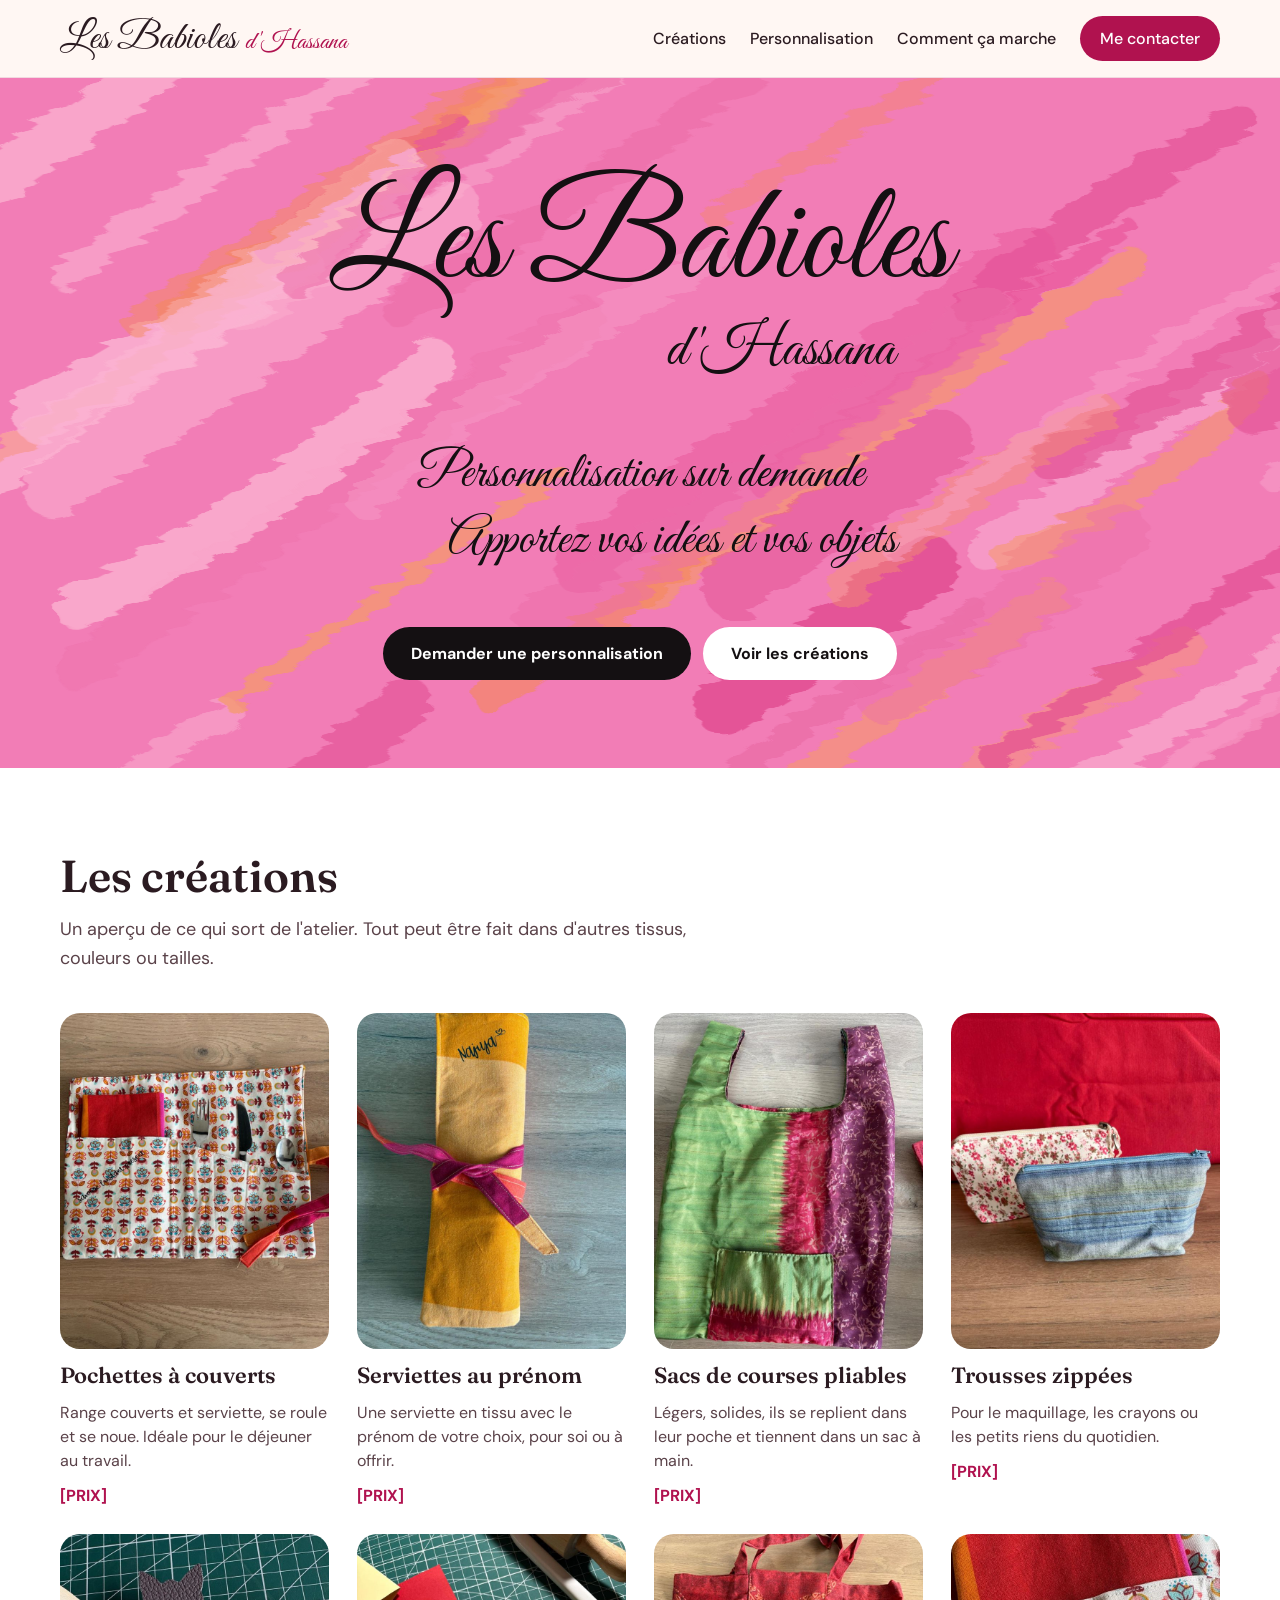
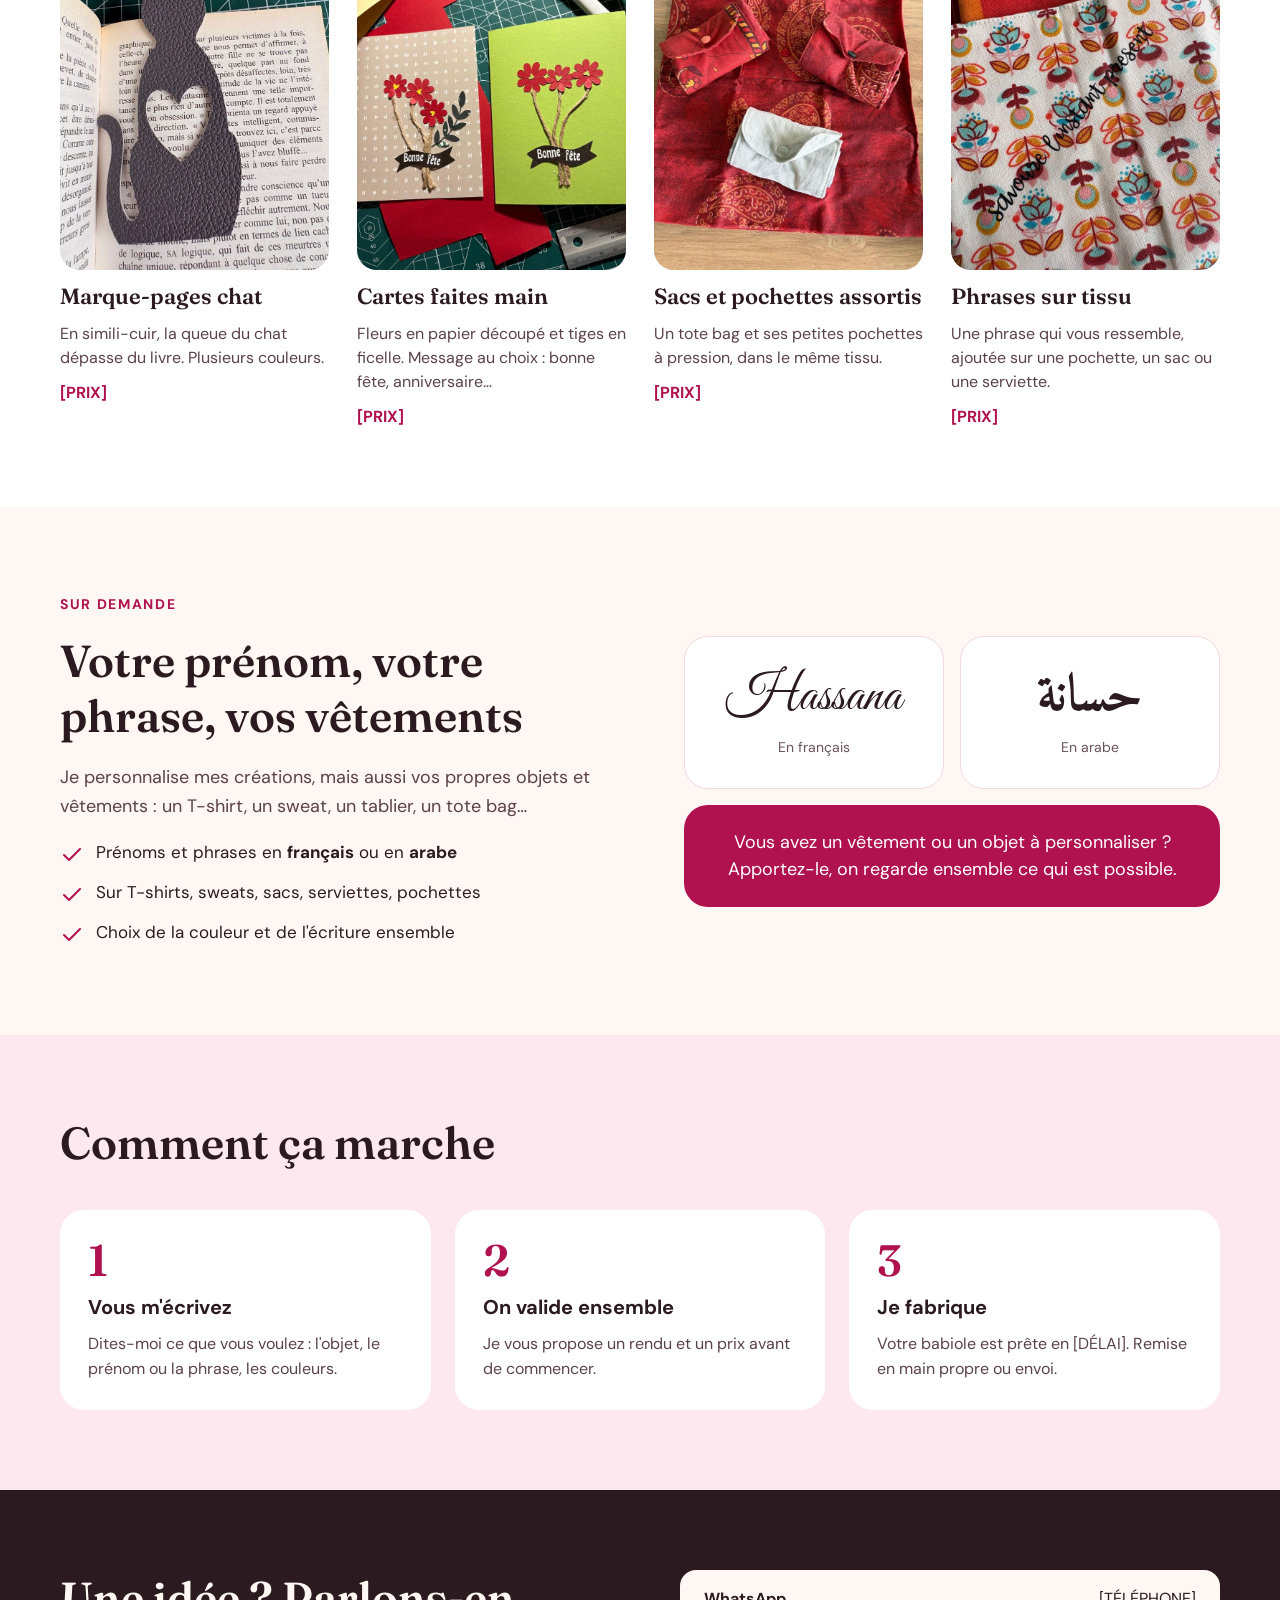
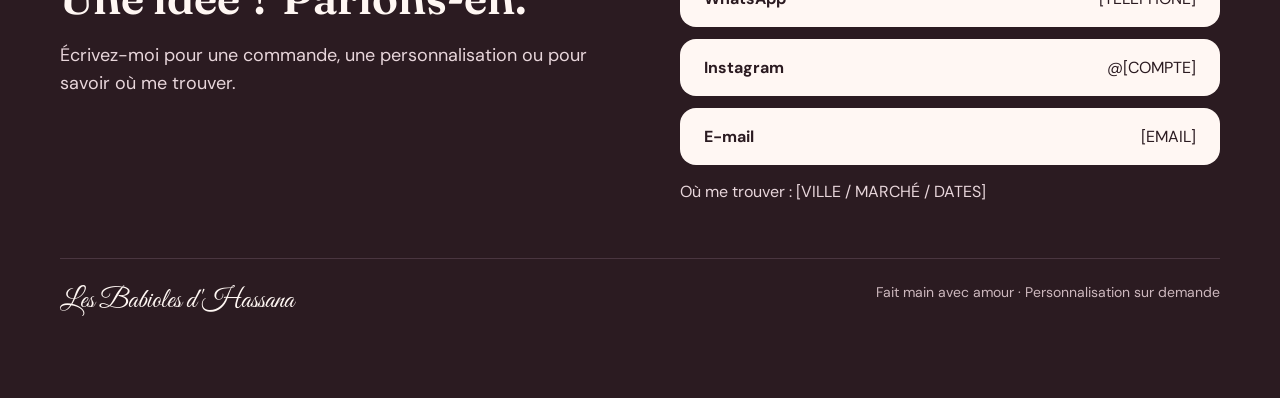
==== index.html @ fbbc49f6 "Add files via upload" ====
<!doctype html>
<html lang="fr">
<head>
<meta charset="utf-8">
<meta name="viewport" content="width=device-width, initial-scale=1">
<title>Les Babioles d'Hassana – créations faites main et personnalisation</title>
<meta name="description" content="Pochettes, sacs, trousses, marque-pages, cartes et vêtements personnalisés à la main. Prénoms en français ou en arabe. Personnalisation sur demande.">
<link rel="preconnect" href="https://fonts.googleapis.com">
<link href="https://fonts.googleapis.com/css2?family=Great+Vibes&amp;family=Fraunces:opsz,wght@9..144,500;9..144,600&amp;family=DM+Sans:wght@400;500;700&amp;family=Amiri:wght@700&amp;display=swap" rel="stylesheet">
<style>
body{margin:0;background:#FFF7F3}
a{color:#B0124F}a:hover{color:#7E0C38}
</style>
<style>html{scroll-behavior:smooth}header{position:sticky;top:0;z-index:10}</style>
</head>
<body>
<div style="font-family: 'DM Sans', system-ui, sans-serif; color: #2B1B21; background: #FFF7F3; min-height: 100vh">

<header style="background: #FFF7F3; border-bottom: 1px solid #F1D9DF">
<div style="max-width: 1160px; margin: 0 auto; padding: 16px 24px; display: flex; flex-wrap: wrap; align-items: center; justify-content: space-between; gap: 12px 32px">
<a href="#accueil" style="text-decoration: none; color: #2B1B21; display: flex; align-items: baseline; gap: 8px">
<span style="font-family: 'Great Vibes', cursive; font-size: 40px; line-height: 1">Les Babioles</span>
<span style="font-family: 'Great Vibes', cursive; font-size: 26px; color: #B0124F">d'Hassana</span>
</a>
<nav aria-label="Navigation principale" style="display: flex; flex-wrap: wrap; gap: 4px 24px; font-size: 16px; font-weight: 500">
<a href="#creations" style="color: #2B1B21; text-decoration: none; padding: 12px 0">Créations</a>
<a href="#personnalisation" style="color: #2B1B21; text-decoration: none; padding: 12px 0">Personnalisation</a>
<a href="#comment" style="color: #2B1B21; text-decoration: none; padding: 12px 0">Comment ça marche</a>
<a href="#contact" style="color: #FFFFFF; background: #B0124F; text-decoration: none; padding: 12px 20px; border-radius: 999px">Me contacter</a>
</nav>
</div>
</header>

<section id="accueil" style="position: relative; overflow: hidden; background: #F27DB6">
<svg aria-hidden="true" viewBox="0 0 1440 760" preserveAspectRatio="xMidYMid slice" style="position: absolute; inset: 0; width: 100%; height: 100%; display: block"><defs><filter id="brosse" x="-10%" y="-10%" width="120%" height="120%"><feTurbulence type="fractalNoise" baseFrequency="0.012 0.09" numOctaves="2" seed="4"></feTurbulence><feDisplacementMap in="SourceGraphic" scale="22"></feDisplacementMap></filter></defs><rect width="1440" height="760" fill="#F27DB6"></rect><g filter="url(#brosse)"><path d="M283 271 Q512 141 728 -39" stroke="#FBB4D2" stroke-width="22" stroke-linecap="round" fill="none" opacity="0.40"></path><path d="M86 219 Q292 71 446 -31" stroke="#FBB4D2" stroke-width="31" stroke-linecap="round" fill="none" opacity="0.56"></path><path d="M102 652 Q357 463 657 266" stroke="#EC6FA9" stroke-width="48" stroke-linecap="round" fill="none" opacity="0.37"></path><path d="M-60 485 Q116 350 344 204" stroke="#FBB4D2" stroke-width="48" stroke-linecap="round" fill="none" opacity="0.76"></path><path d="M850 448 Q1053 308 1257 165" stroke="#E8559A" stroke-width="21" stroke-linecap="round" fill="none" opacity="0.66"></path><path d="M1099 522 Q1388 317 1645 143" stroke="#F7A3CB" stroke-width="37" stroke-linecap="round" fill="none" opacity="0.75"></path><path d="M734 570 Q964 387 1262 203" stroke="#F59A6B" stroke-width="34" stroke-linecap="round" fill="none" opacity="0.65"></path><path d="M-3 424 Q276 250 546 42" stroke="#F4895E" stroke-width="24" stroke-linecap="round" fill="none" opacity="0.39"></path><path d="M1173 422 Q1367 333 1507 190" stroke="#E14C91" stroke-width="44" stroke-linecap="round" fill="none" opacity="0.58"></path><path d="M553 681 Q682 599 781 523" stroke="#F4895E" stroke-width="33" stroke-linecap="round" fill="none" opacity="0.64"></path><path d="M990 860 Q1126 717 1323 628" stroke="#F59A6B" stroke-width="40" stroke-linecap="round" fill="none" opacity="0.43"></path><path d="M1083 253 Q1204 145 1379 47" stroke="#E14C91" stroke-width="38" stroke-linecap="round" fill="none" opacity="0.60"></path><path d="M200 260 Q371 156 564 7" stroke="#F4895E" stroke-width="28" stroke-linecap="round" fill="none" opacity="0.56"></path><path d="M1424 271 Q1585 158 1694 83" stroke="#F7A3CB" stroke-width="30" stroke-linecap="round" fill="none" opacity="0.36"></path><path d="M207 267 Q424 128 610 -13" stroke="#F59A6B" stroke-width="30" stroke-linecap="round" fill="none" opacity="0.83"></path><path d="M812 691 Q939 616 1037 535" stroke="#E14C91" stroke-width="65" stroke-linecap="round" fill="none" opacity="0.83"></path><path d="M417 465 Q585 312 799 199" stroke="#F7A3CB" stroke-width="39" stroke-linecap="round" fill="none" opacity="0.38"></path><path d="M312 192 Q424 95 517 50" stroke="#E8559A" stroke-width="26" stroke-linecap="round" fill="none" opacity="0.82"></path><path d="M74 451 Q264 319 513 146" stroke="#FBB4D2" stroke-width="68" stroke-linecap="round" fill="none" opacity="0.53"></path><path d="M1488 523 Q1699 388 1871 256" stroke="#E8559A" stroke-width="22" stroke-linecap="round" fill="none" opacity="0.72"></path><path d="M946 563 Q1090 437 1226 368" stroke="#F59A6B" stroke-width="41" stroke-linecap="round" fill="none" opacity="0.42"></path><path d="M651 933 Q945 742 1174 569" stroke="#F59A6B" stroke-width="33" stroke-linecap="round" fill="none" opacity="0.61"></path><path d="M101 583 Q335 469 492 312" stroke="#FBB4D2" stroke-width="51" stroke-linecap="round" fill="none" opacity="0.76"></path><path d="M1151 805 Q1408 668 1629 472" stroke="#FBB4D2" stroke-width="30" stroke-linecap="round" fill="none" opacity="0.60"></path><path d="M1122 528 Q1295 461 1399 336" stroke="#F59A6B" stroke-width="30" stroke-linecap="round" fill="none" opacity="0.57"></path><path d="M1419 442 Q1561 371 1705 243" stroke="#F7A3CB" stroke-width="30" stroke-linecap="round" fill="none" opacity="0.52"></path><path d="M798 152 Q1082 -12 1339 -224" stroke="#F4895E" stroke-width="22" stroke-linecap="round" fill="none" opacity="0.39"></path><path d="M1108 750 Q1266 644 1490 485" stroke="#E14C91" stroke-width="27" stroke-linecap="round" fill="none" opacity="0.67"></path><path d="M999 521 Q1209 333 1479 187" stroke="#F7A3CB" stroke-width="22" stroke-linecap="round" fill="none" opacity="0.44"></path><path d="M1329 795 Q1446 708 1588 615" stroke="#EC6FA9" stroke-width="61" stroke-linecap="round" fill="none" opacity="0.68"></path><path d="M-64 161 Q189 -5 499 -230" stroke="#FBB4D2" stroke-width="52" stroke-linecap="round" fill="none" opacity="0.72"></path><path d="M51 849 Q165 760 266 699" stroke="#FBB4D2" stroke-width="29" stroke-linecap="round" fill="none" opacity="0.47"></path><path d="M454 255 Q750 68 995 -121" stroke="#EC6FA9" stroke-width="36" stroke-linecap="round" fill="none" opacity="0.68"></path><path d="M1189 853 Q1311 746 1442 676" stroke="#FBB4D2" stroke-width="26" stroke-linecap="round" fill="none" opacity="0.36"></path><path d="M-293 789 Q-194 707 -24 603" stroke="#F4895E" stroke-width="26" stroke-linecap="round" fill="none" opacity="0.41"></path><path d="M655 536 Q883 381 1147 194" stroke="#E8559A" stroke-width="64" stroke-linecap="round" fill="none" opacity="0.47"></path><path d="M614 599 Q894 437 1099 262" stroke="#EC6FA9" stroke-width="65" stroke-linecap="round" fill="none" opacity="0.51"></path><path d="M59 372 Q271 258 451 99" stroke="#FBB4D2" stroke-width="60" stroke-linecap="round" fill="none" opacity="0.82"></path><path d="M1396 358 Q1595 208 1807 72" stroke="#E14C91" stroke-width="67" stroke-linecap="round" fill="none" opacity="0.57"></path><path d="M269 687 Q482 540 632 435" stroke="#F59A6B" stroke-width="17" stroke-linecap="round" fill="none" opacity="0.74"></path><path d="M989 678 Q1154 583 1247 499" stroke="#EC6FA9" stroke-width="64" stroke-linecap="round" fill="none" opacity="0.46"></path><path d="M577 942 Q825 759 1089 586" stroke="#EC6FA9" stroke-width="26" stroke-linecap="round" fill="none" opacity="0.85"></path><path d="M342 224 Q473 95 682 -13" stroke="#EC6FA9" stroke-width="36" stroke-linecap="round" fill="none" opacity="0.57"></path><path d="M823 560 Q968 455 1052 401" stroke="#E14C91" stroke-width="69" stroke-linecap="round" fill="none" opacity="0.46"></path><path d="M189 875 Q358 799 461 686" stroke="#E14C91" stroke-width="57" stroke-linecap="round" fill="none" opacity="0.56"></path><path d="M165 269 Q420 98 710 -109" stroke="#F4895E" stroke-width="29" stroke-linecap="round" fill="none" opacity="0.51"></path></g></svg>
<div style="position: relative; max-width: 1000px; margin: 0 auto; padding: 96px 24px 88px; display: flex; flex-direction: column; align-items: center; gap: 8px; text-align: center; color: #141012">
<h1 style="margin: 0; font-family: 'Great Vibes', cursive; font-weight: 400; font-size: clamp(4rem, 11vw, 9rem); line-height: 1">Les Babioles</h1>
<p style="margin: 0 0 0 clamp(4rem, 22vw, 18rem); font-family: 'Great Vibes', cursive; font-size: clamp(2.2rem, 4.5vw, 3.6rem); line-height: 1">d'Hassana</p>
<div style="margin-top: 56px; display: flex; flex-direction: column; gap: 4px; font-family: 'Great Vibes', cursive; font-size: clamp(2rem, 4vw, 3.2rem); line-height: 1.2">
<p style="margin: 0">Personnalisation sur demande</p>
<p style="margin: 0 0 0 clamp(1rem, 6vw, 4rem)">Apportez vos idées et vos objets</p>
</div>
<div style="margin-top: 48px; display: flex; flex-wrap: wrap; justify-content: center; gap: 12px; font-family: 'DM Sans', system-ui, sans-serif">
<a href="#contact" style="text-decoration: none; background: #141012; color: #FFFFFF; font-weight: 700; padding: 16px 28px; border-radius: 999px">Demander une personnalisation</a>
<a href="#creations" style="text-decoration: none; background: #FFFFFF; color: #141012; font-weight: 700; padding: 16px 28px; border-radius: 999px">Voir les créations</a>
</div>
</div>
</section>

<section id="creations" style="background: #FFFFFF; padding: 80px 24px">
<div style="max-width: 1160px; margin: 0 auto; display: flex; flex-direction: column; gap: 40px">
<div style="display: flex; flex-direction: column; gap: 12px; max-width: 40rem">
<h2 style="margin: 0; font-family: 'Fraunces', Georgia, serif; font-weight: 600; font-size: clamp(2rem, 3.5vw, 2.8rem)">Les créations</h2>
<p style="margin: 0; font-size: 18px; line-height: 1.6; color: #5A4249">Un aperçu de ce qui sort de l'atelier. Tout peut être fait dans d'autres tissus, couleurs ou tailles.</p>
</div>
<div style="display: grid; grid-template-columns: repeat(auto-fill, minmax(250px, 1fr)); gap: 28px">

<article style="display: flex; flex-direction: column; gap: 12px">
<img src="pochette-couverts.jpg" alt="Pochette à couverts ouverte avec serviette rouge, fourchette, couteau et cuillère" style="width: 100%; aspect-ratio: 4 / 5; object-fit: cover; border-radius: 20px; display: block">
<h3 style="margin: 0; font-family: 'Fraunces', Georgia, serif; font-size: 22px; font-weight: 600">Pochettes à couverts</h3>
<p style="margin: 0; font-size: 16px; line-height: 1.5; color: #5A4249">Range couverts et serviette, se roule et se noue. Idéale pour le déjeuner au travail.</p>
<p style="margin: 0; font-weight: 700; color: #B0124F">[PRIX]</p>
</article>

<article style="display: flex; flex-direction: column; gap: 12px">
<img src="serviette-prenom.jpg" alt="Serviette roulée jaune avec le prénom Najya, nouée d'un ruban rose" style="width: 100%; aspect-ratio: 4 / 5; object-fit: cover; border-radius: 20px; display: block">
<h3 style="margin: 0; font-family: 'Fraunces', Georgia, serif; font-size: 22px; font-weight: 600">Serviettes au prénom</h3>
<p style="margin: 0; font-size: 16px; line-height: 1.5; color: #5A4249">Une serviette en tissu avec le prénom de votre choix, pour soi ou à offrir.</p>
<p style="margin: 0; font-weight: 700; color: #B0124F">[PRIX]</p>
</article>

<article style="display: flex; flex-direction: column; gap: 12px">
<img src="sac-courses.jpg" alt="Sac de courses en tissu vert, rose et violet avec une poche" style="width: 100%; aspect-ratio: 4 / 5; object-fit: cover; border-radius: 20px; display: block">
<h3 style="margin: 0; font-family: 'Fraunces', Georgia, serif; font-size: 22px; font-weight: 600">Sacs de courses pliables</h3>
<p style="margin: 0; font-size: 16px; line-height: 1.5; color: #5A4249">Légers, solides, ils se replient dans leur poche et tiennent dans un sac à main.</p>
<p style="margin: 0; font-weight: 700; color: #B0124F">[PRIX]</p>
</article>

<article style="display: flex; flex-direction: column; gap: 12px">
<img src="trousses.jpg" alt="Deux trousses zippées, une à fleurs roses et une en tissu bleu rayé" style="width: 100%; aspect-ratio: 4 / 5; object-fit: cover; border-radius: 20px; display: block">
<h3 style="margin: 0; font-family: 'Fraunces', Georgia, serif; font-size: 22px; font-weight: 600">Trousses zippées</h3>
<p style="margin: 0; font-size: 16px; line-height: 1.5; color: #5A4249">Pour le maquillage, les crayons ou les petits riens du quotidien.</p>
<p style="margin: 0; font-weight: 700; color: #B0124F">[PRIX]</p>
</article>

<article style="display: flex; flex-direction: column; gap: 12px">
<img src="marque-page-chat.jpg" alt="Marque-page en forme de chat avec un cœur découpé, posé dans un livre" style="width: 100%; aspect-ratio: 4 / 5; object-fit: cover; border-radius: 20px; display: block">
<h3 style="margin: 0; font-family: 'Fraunces', Georgia, serif; font-size: 22px; font-weight: 600">Marque-pages chat</h3>
<p style="margin: 0; font-size: 16px; line-height: 1.5; color: #5A4249">En simili-cuir, la queue du chat dépasse du livre. Plusieurs couleurs.</p>
<p style="margin: 0; font-weight: 700; color: #B0124F">[PRIX]</p>
</article>

<article style="display: flex; flex-direction: column; gap: 12px">
<img src="cartes.jpg" alt="Deux cartes Bonne fête avec fleurs rouges en papier et tiges en ficelle" style="width: 100%; aspect-ratio: 4 / 5; object-fit: cover; border-radius: 20px; display: block">
<h3 style="margin: 0; font-family: 'Fraunces', Georgia, serif; font-size: 22px; font-weight: 600">Cartes faites main</h3>
<p style="margin: 0; font-size: 16px; line-height: 1.5; color: #5A4249">Fleurs en papier découpé et tiges en ficelle. Message au choix : bonne fête, anniversaire…</p>
<p style="margin: 0; font-weight: 700; color: #B0124F">[PRIX]</p>
</article>

<article style="display: flex; flex-direction: column; gap: 12px">
<img src="sac-rouge.jpg" alt="Sac en tissu rouge à motifs avec pochettes assorties à pression" style="width: 100%; aspect-ratio: 4 / 5; object-fit: cover; border-radius: 20px; display: block">
<h3 style="margin: 0; font-family: 'Fraunces', Georgia, serif; font-size: 22px; font-weight: 600">Sacs et pochettes assortis</h3>
<p style="margin: 0; font-size: 16px; line-height: 1.5; color: #5A4249">Un tote bag et ses petites pochettes à pression, dans le même tissu.</p>
<p style="margin: 0; font-weight: 700; color: #B0124F">[PRIX]</p>
</article>

<article style="display: flex; flex-direction: column; gap: 12px">
<img src="phrase-tissu.jpg" alt="Gros plan sur un tissu à fleurs avec l'inscription savoure l'instant présent" style="width: 100%; aspect-ratio: 4 / 5; object-fit: cover; border-radius: 20px; display: block">
<h3 style="margin: 0; font-family: 'Fraunces', Georgia, serif; font-size: 22px; font-weight: 600">Phrases sur tissu</h3>
<p style="margin: 0; font-size: 16px; line-height: 1.5; color: #5A4249">Une phrase qui vous ressemble, ajoutée sur une pochette, un sac ou une serviette.</p>
<p style="margin: 0; font-weight: 700; color: #B0124F">[PRIX]</p>
</article>

</div>
</div>
</section>

<section id="personnalisation" style="padding: 88px 24px">
<div style="max-width: 1160px; margin: 0 auto; display: flex; flex-wrap: wrap; gap: 48px; align-items: center">
<div style="flex: 1 1 420px; min-width: 0; display: flex; flex-direction: column; gap: 20px">
<p style="margin: 0; font-size: 14px; font-weight: 700; letter-spacing: 0.12em; text-transform: uppercase; color: #B0124F">Sur demande</p>
<h2 style="margin: 0; font-family: 'Fraunces', Georgia, serif; font-weight: 600; font-size: clamp(2rem, 3.5vw, 2.8rem)">Votre prénom, votre phrase, vos vêtements</h2>
<p style="margin: 0; font-size: 18px; line-height: 1.6; color: #5A4249">Je personnalise mes créations, mais aussi vos propres objets et vêtements : un T-shirt, un sweat, un tablier, un tote bag…</p>
<div style="display: flex; flex-direction: column; gap: 14px; font-size: 17px">
<div style="display: flex; gap: 12px; align-items: flex-start"><svg aria-hidden="true" width="24" height="24" viewBox="0 0 24 24" fill="none" stroke="#B0124F" stroke-width="2" stroke-linecap="round" stroke-linejoin="round" style="flex: none; margin-top: 2px"><path d="M20 6 9 17l-5-5"></path></svg><span>Prénoms et phrases en <strong>français</strong> ou en <strong>arabe</strong></span></div>
<div style="display: flex; gap: 12px; align-items: flex-start"><svg aria-hidden="true" width="24" height="24" viewBox="0 0 24 24" fill="none" stroke="#B0124F" stroke-width="2" stroke-linecap="round" stroke-linejoin="round" style="flex: none; margin-top: 2px"><path d="M20 6 9 17l-5-5"></path></svg><span>Sur T-shirts, sweats, sacs, serviettes, pochettes</span></div>
<div style="display: flex; gap: 12px; align-items: flex-start"><svg aria-hidden="true" width="24" height="24" viewBox="0 0 24 24" fill="none" stroke="#B0124F" stroke-width="2" stroke-linecap="round" stroke-linejoin="round" style="flex: none; margin-top: 2px"><path d="M20 6 9 17l-5-5"></path></svg><span>Choix de la couleur et de l'écriture ensemble</span></div>
</div>
</div>
<div style="flex: 1 1 380px; min-width: 0; display: grid; grid-template-columns: repeat(2, minmax(0, 1fr)); gap: 16px">
<div style="background: #FFFFFF; border-radius: 24px; padding: 32px 20px; display: flex; flex-direction: column; align-items: center; gap: 12px; text-align: center; border: 1px solid #F1D9DF">
<span style="font-family: 'Great Vibes', cursive; font-size: 52px; line-height: 1.1; color: #2B1B21">Hassana</span>
<span style="font-size: 14px; color: #6B5259">En français</span>
</div>
<div style="background: #FFFFFF; border-radius: 24px; padding: 32px 20px; display: flex; flex-direction: column; align-items: center; gap: 12px; text-align: center; border: 1px solid #F1D9DF">
<span lang="ar" dir="rtl" style="font-family: 'Amiri', serif; font-weight: 700; font-size: 52px; line-height: 1.1; color: #2B1B21">حسانة</span>
<span style="font-size: 14px; color: #6B5259">En arabe</span>
</div>
<div style="grid-column: span 2; background: #B0124F; color: #FFFFFF; border-radius: 24px; padding: 24px; font-size: 18px; line-height: 1.5; text-align: center">Vous avez un vêtement ou un objet à personnaliser ? Apportez-le, on regarde ensemble ce qui est possible.</div>
</div>
</div>
</section>

<section id="comment" style="background: #FCE8EE; padding: 80px 24px">
<div style="max-width: 1160px; margin: 0 auto; display: flex; flex-direction: column; gap: 40px">
<h2 style="margin: 0; font-family: 'Fraunces', Georgia, serif; font-weight: 600; font-size: clamp(2rem, 3.5vw, 2.8rem)">Comment ça marche</h2>
<div style="display: grid; grid-template-columns: repeat(auto-fit, minmax(240px, 1fr)); gap: 24px">
<div style="background: #FFFFFF; border-radius: 24px; padding: 28px; display: flex; flex-direction: column; gap: 12px">
<span style="font-family: 'Fraunces', Georgia, serif; font-size: 44px; font-weight: 600; color: #B0124F; line-height: 1">1</span>
<h3 style="margin: 0; font-size: 20px">Vous m'écrivez</h3>
<p style="margin: 0; font-size: 16px; line-height: 1.55; color: #5A4249">Dites-moi ce que vous voulez : l'objet, le prénom ou la phrase, les couleurs.</p>
</div>
<div style="background: #FFFFFF; border-radius: 24px; padding: 28px; display: flex; flex-direction: column; gap: 12px">
<span style="font-family: 'Fraunces', Georgia, serif; font-size: 44px; font-weight: 600; color: #B0124F; line-height: 1">2</span>
<h3 style="margin: 0; font-size: 20px">On valide ensemble</h3>
<p style="margin: 0; font-size: 16px; line-height: 1.55; color: #5A4249">Je vous propose un rendu et un prix avant de commencer.</p>
</div>
<div style="background: #FFFFFF; border-radius: 24px; padding: 28px; display: flex; flex-direction: column; gap: 12px">
<span style="font-family: 'Fraunces', Georgia, serif; font-size: 44px; font-weight: 600; color: #B0124F; line-height: 1">3</span>
<h3 style="margin: 0; font-size: 20px">Je fabrique</h3>
<p style="margin: 0; font-size: 16px; line-height: 1.55; color: #5A4249">Votre babiole est prête en [DÉLAI]. Remise en main propre ou envoi.</p>
</div>
</div>
</div>
</section>

<section id="contact" style="background: #2B1B21; color: #FFF7F3; padding: 80px 24px">
<div style="max-width: 1160px; margin: 0 auto; display: flex; flex-wrap: wrap; gap: 40px; justify-content: space-between; align-items: flex-start">
<div style="flex: 1 1 380px; min-width: 0; display: flex; flex-direction: column; gap: 16px">
<h2 style="margin: 0; font-family: 'Fraunces', Georgia, serif; font-weight: 600; font-size: clamp(2rem, 3.5vw, 2.8rem)">Une idée ? Parlons-en.</h2>
<p style="margin: 0; font-size: 18px; line-height: 1.6; color: #E8D6DB">Écrivez-moi pour une commande, une personnalisation ou pour savoir où me trouver.</p>
</div>
<div style="flex: 1 1 340px; min-width: 0; display: flex; flex-direction: column; gap: 12px">
<a href="https://wa.me/[NUMERO]" style="text-decoration: none; background: #FFF7F3; color: #2B1B21; font-weight: 700; padding: 18px 24px; border-radius: 16px; display: flex; justify-content: space-between; align-items: center">WhatsApp<span style="font-weight: 400">[TÉLÉPHONE]</span></a>
<a href="https://instagram.com/[COMPTE]" style="text-decoration: none; background: #FFF7F3; color: #2B1B21; font-weight: 700; padding: 18px 24px; border-radius: 16px; display: flex; justify-content: space-between; align-items: center">Instagram<span style="font-weight: 400">@[COMPTE]</span></a>
<a href="mailto:[EMAIL]" style="text-decoration: none; background: #FFF7F3; color: #2B1B21; font-weight: 700; padding: 18px 24px; border-radius: 16px; display: flex; justify-content: space-between; align-items: center">E-mail<span style="font-weight: 400">[EMAIL]</span></a>
<p style="margin: 4px 0 0; font-size: 16px; color: #E8D6DB">Où me trouver : [VILLE / MARCHÉ / DATES]</p>
</div>
</div>
<div style="max-width: 1160px; margin: 56px auto 0; padding-top: 24px; border-top: 1px solid #4A3640; display: flex; flex-wrap: wrap; justify-content: space-between; gap: 12px; font-size: 14px; color: #CDB8BE">
<span style="font-family: 'Great Vibes', cursive; font-size: 28px; color: #FFF7F3">Les Babioles d'Hassana</span>
<span>Fait main avec amour · Personnalisation sur demande</span>
</div>
</section>

</div>
</body>
</html>
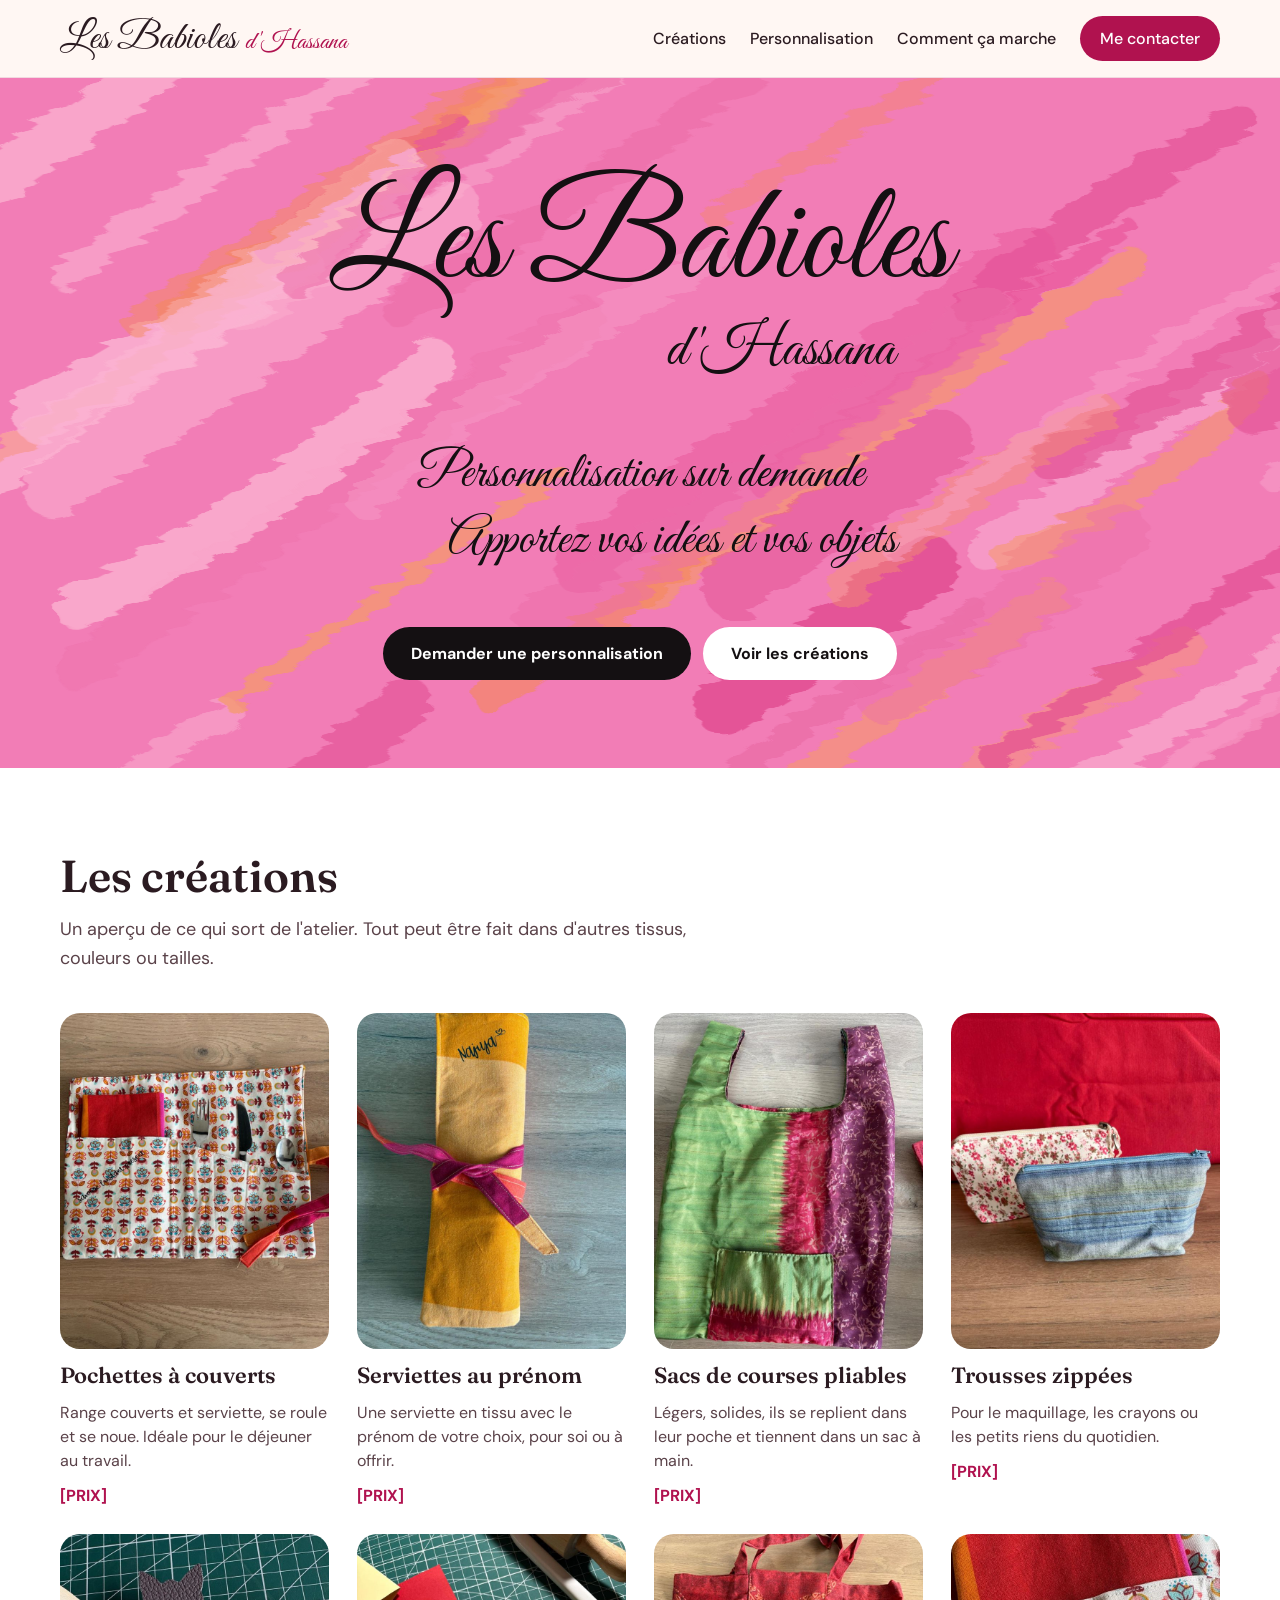
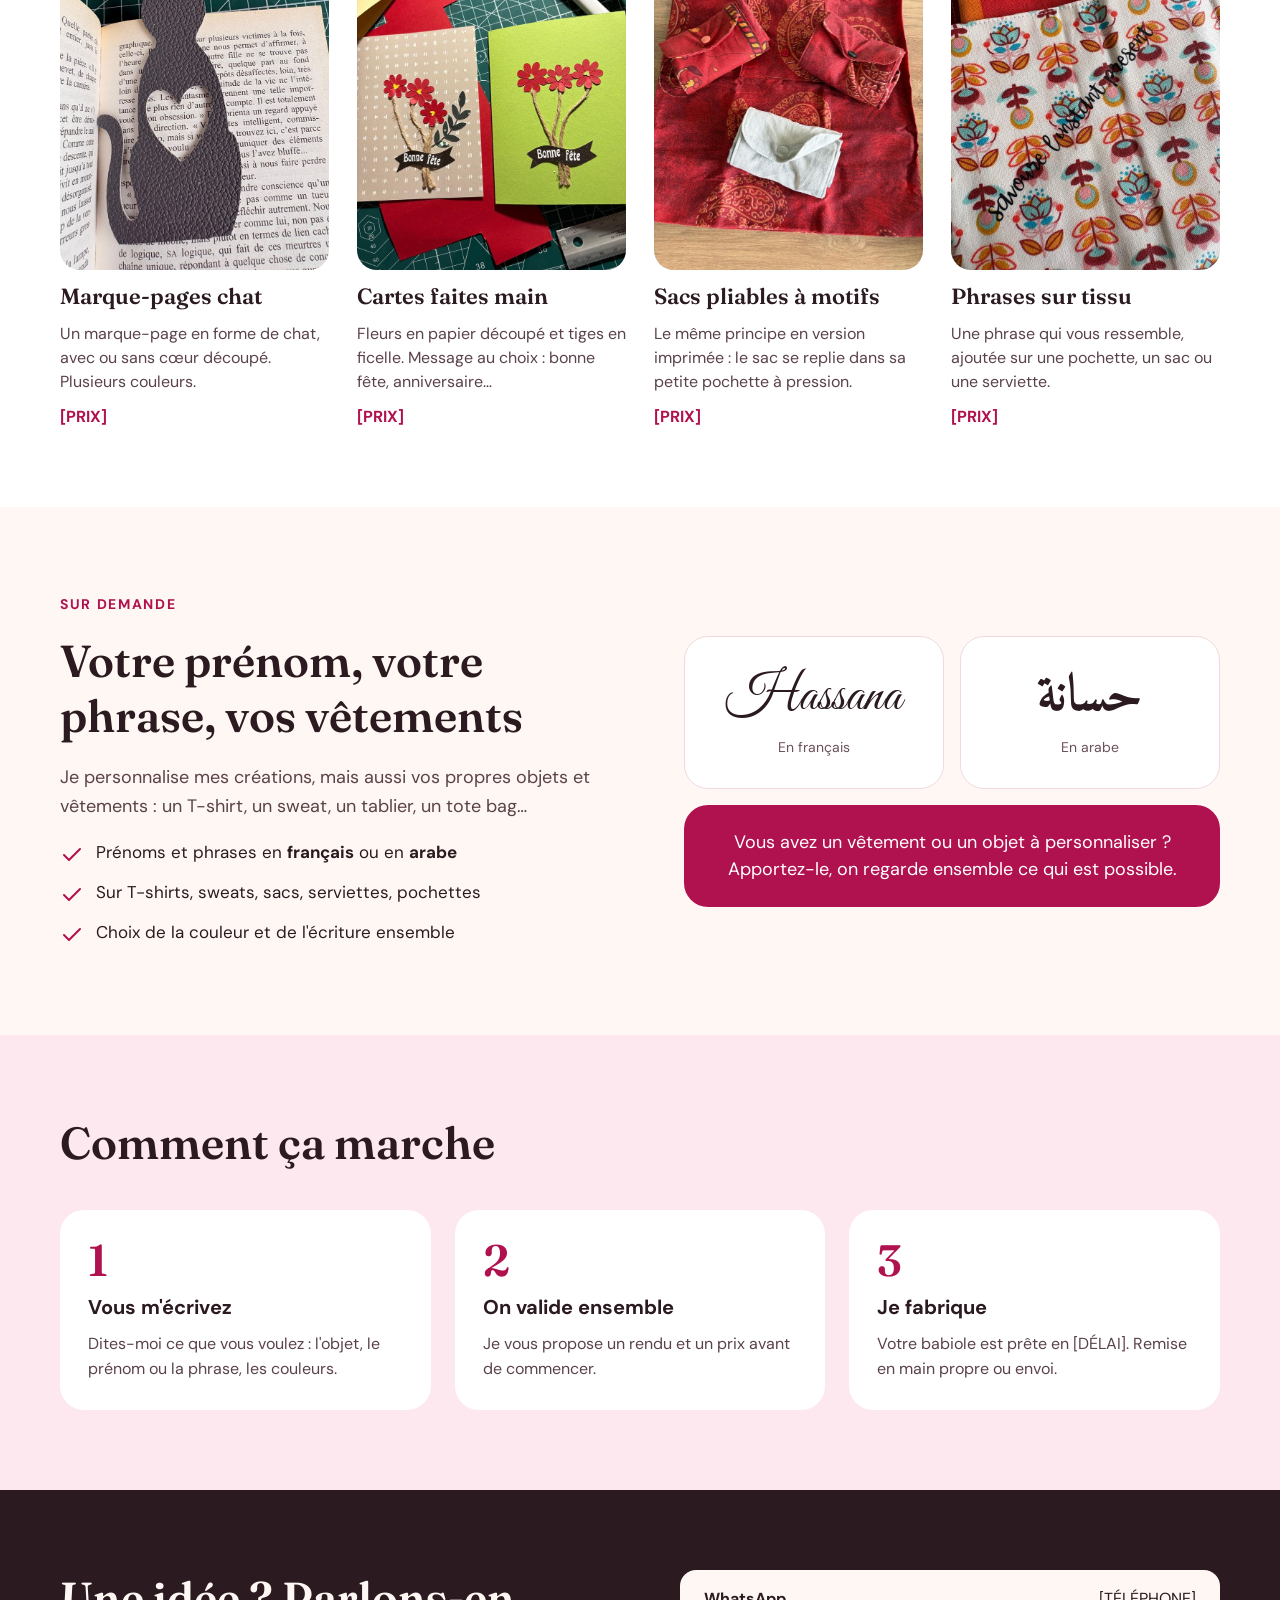
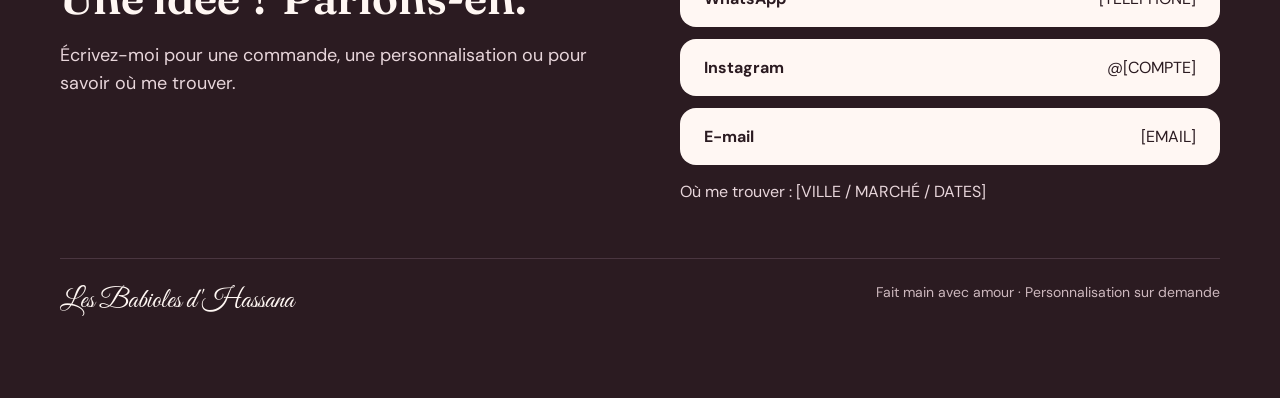
==== commit 42a5cf01: "Add files via upload" ====
--- a/index.html
+++ b/index.html
@@ -10,6 +10,17 @@
 <style>
 body{margin:0;background:#FFF7F3}
 a{color:#B0124F}a:hover{color:#7E0C38}
+@media (max-width: 700px){
+#entete{padding:10px 16px !important;flex-wrap:nowrap !important}
+#logo span:first-child{font-size:28px !important}
+#logo span:last-child{font-size:19px !important}
+#menu a:not(#btn-contact){display:none}
+#btn-contact{padding:10px 16px !important;font-size:14px;white-space:nowrap}
+#accueil-texte{padding:64px 20px 56px !important}
+#accueil-texte .decale{margin-left:0 !important}
+#accueil-texte .bas{margin-top:32px !important}
+#accueil svg g{filter:none}
+}
 </style>
 <style>html{scroll-behavior:smooth}header{position:sticky;top:0;z-index:10}</style>
 </head>
@@ -17,30 +28,30 @@
 <div style="font-family: 'DM Sans', system-ui, sans-serif; color: #2B1B21; background: #FFF7F3; min-height: 100vh">
 
 <header style="background: #FFF7F3; border-bottom: 1px solid #F1D9DF">
-<div style="max-width: 1160px; margin: 0 auto; padding: 16px 24px; display: flex; flex-wrap: wrap; align-items: center; justify-content: space-between; gap: 12px 32px">
-<a href="#accueil" style="text-decoration: none; color: #2B1B21; display: flex; align-items: baseline; gap: 8px">
+<div id="entete" style="max-width: 1160px; margin: 0 auto; padding: 16px 24px; display: flex; flex-wrap: wrap; align-items: center; justify-content: space-between; gap: 12px 32px">
+<a id="logo" href="#accueil" style="text-decoration: none; color: #2B1B21; display: flex; align-items: baseline; gap: 8px">
 <span style="font-family: 'Great Vibes', cursive; font-size: 40px; line-height: 1">Les Babioles</span>
 <span style="font-family: 'Great Vibes', cursive; font-size: 26px; color: #B0124F">d'Hassana</span>
 </a>
-<nav aria-label="Navigation principale" style="display: flex; flex-wrap: wrap; gap: 4px 24px; font-size: 16px; font-weight: 500">
+<nav id="menu" aria-label="Navigation principale" style="display: flex; flex-wrap: wrap; gap: 4px 24px; font-size: 16px; font-weight: 500">
 <a href="#creations" style="color: #2B1B21; text-decoration: none; padding: 12px 0">Créations</a>
 <a href="#personnalisation" style="color: #2B1B21; text-decoration: none; padding: 12px 0">Personnalisation</a>
 <a href="#comment" style="color: #2B1B21; text-decoration: none; padding: 12px 0">Comment ça marche</a>
-<a href="#contact" style="color: #FFFFFF; background: #B0124F; text-decoration: none; padding: 12px 20px; border-radius: 999px">Me contacter</a>
+<a id="btn-contact" href="#contact" style="color: #FFFFFF; background: #B0124F; text-decoration: none; padding: 12px 20px; border-radius: 999px">Me contacter</a>
 </nav>
 </div>
 </header>
 
 <section id="accueil" style="position: relative; overflow: hidden; background: #F27DB6">
 <svg aria-hidden="true" viewBox="0 0 1440 760" preserveAspectRatio="xMidYMid slice" style="position: absolute; inset: 0; width: 100%; height: 100%; display: block"><defs><filter id="brosse" x="-10%" y="-10%" width="120%" height="120%"><feTurbulence type="fractalNoise" baseFrequency="0.012 0.09" numOctaves="2" seed="4"></feTurbulence><feDisplacementMap in="SourceGraphic" scale="22"></feDisplacementMap></filter></defs><rect width="1440" height="760" fill="#F27DB6"></rect><g filter="url(#brosse)"><path d="M283 271 Q512 141 728 -39" stroke="#FBB4D2" stroke-width="22" stroke-linecap="round" fill="none" opacity="0.40"></path><path d="M86 219 Q292 71 446 -31" stroke="#FBB4D2" stroke-width="31" stroke-linecap="round" fill="none" opacity="0.56"></path><path d="M102 652 Q357 463 657 266" stroke="#EC6FA9" stroke-width="48" stroke-linecap="round" fill="none" opacity="0.37"></path><path d="M-60 485 Q116 350 344 204" stroke="#FBB4D2" stroke-width="48" stroke-linecap="round" fill="none" opacity="0.76"></path><path d="M850 448 Q1053 308 1257 165" stroke="#E8559A" stroke-width="21" stroke-linecap="round" fill="none" opacity="0.66"></path><path d="M1099 522 Q1388 317 1645 143" stroke="#F7A3CB" stroke-width="37" stroke-linecap="round" fill="none" opacity="0.75"></path><path d="M734 570 Q964 387 1262 203" stroke="#F59A6B" stroke-width="34" stroke-linecap="round" fill="none" opacity="0.65"></path><path d="M-3 424 Q276 250 546 42" stroke="#F4895E" stroke-width="24" stroke-linecap="round" fill="none" opacity="0.39"></path><path d="M1173 422 Q1367 333 1507 190" stroke="#E14C91" stroke-width="44" stroke-linecap="round" fill="none" opacity="0.58"></path><path d="M553 681 Q682 599 781 523" stroke="#F4895E" stroke-width="33" stroke-linecap="round" fill="none" opacity="0.64"></path><path d="M990 860 Q1126 717 1323 628" stroke="#F59A6B" stroke-width="40" stroke-linecap="round" fill="none" opacity="0.43"></path><path d="M1083 253 Q1204 145 1379 47" stroke="#E14C91" stroke-width="38" stroke-linecap="round" fill="none" opacity="0.60"></path><path d="M200 260 Q371 156 564 7" stroke="#F4895E" stroke-width="28" stroke-linecap="round" fill="none" opacity="0.56"></path><path d="M1424 271 Q1585 158 1694 83" stroke="#F7A3CB" stroke-width="30" stroke-linecap="round" fill="none" opacity="0.36"></path><path d="M207 267 Q424 128 610 -13" stroke="#F59A6B" stroke-width="30" stroke-linecap="round" fill="none" opacity="0.83"></path><path d="M812 691 Q939 616 1037 535" stroke="#E14C91" stroke-width="65" stroke-linecap="round" fill="none" opacity="0.83"></path><path d="M417 465 Q585 312 799 199" stroke="#F7A3CB" stroke-width="39" stroke-linecap="round" fill="none" opacity="0.38"></path><path d="M312 192 Q424 95 517 50" stroke="#E8559A" stroke-width="26" stroke-linecap="round" fill="none" opacity="0.82"></path><path d="M74 451 Q264 319 513 146" stroke="#FBB4D2" stroke-width="68" stroke-linecap="round" fill="none" opacity="0.53"></path><path d="M1488 523 Q1699 388 1871 256" stroke="#E8559A" stroke-width="22" stroke-linecap="round" fill="none" opacity="0.72"></path><path d="M946 563 Q1090 437 1226 368" stroke="#F59A6B" stroke-width="41" stroke-linecap="round" fill="none" opacity="0.42"></path><path d="M651 933 Q945 742 1174 569" stroke="#F59A6B" stroke-width="33" stroke-linecap="round" fill="none" opacity="0.61"></path><path d="M101 583 Q335 469 492 312" stroke="#FBB4D2" stroke-width="51" stroke-linecap="round" fill="none" opacity="0.76"></path><path d="M1151 805 Q1408 668 1629 472" stroke="#FBB4D2" stroke-width="30" stroke-linecap="round" fill="none" opacity="0.60"></path><path d="M1122 528 Q1295 461 1399 336" stroke="#F59A6B" stroke-width="30" stroke-linecap="round" fill="none" opacity="0.57"></path><path d="M1419 442 Q1561 371 1705 243" stroke="#F7A3CB" stroke-width="30" stroke-linecap="round" fill="none" opacity="0.52"></path><path d="M798 152 Q1082 -12 1339 -224" stroke="#F4895E" stroke-width="22" stroke-linecap="round" fill="none" opacity="0.39"></path><path d="M1108 750 Q1266 644 1490 485" stroke="#E14C91" stroke-width="27" stroke-linecap="round" fill="none" opacity="0.67"></path><path d="M999 521 Q1209 333 1479 187" stroke="#F7A3CB" stroke-width="22" stroke-linecap="round" fill="none" opacity="0.44"></path><path d="M1329 795 Q1446 708 1588 615" stroke="#EC6FA9" stroke-width="61" stroke-linecap="round" fill="none" opacity="0.68"></path><path d="M-64 161 Q189 -5 499 -230" stroke="#FBB4D2" stroke-width="52" stroke-linecap="round" fill="none" opacity="0.72"></path><path d="M51 849 Q165 760 266 699" stroke="#FBB4D2" stroke-width="29" stroke-linecap="round" fill="none" opacity="0.47"></path><path d="M454 255 Q750 68 995 -121" stroke="#EC6FA9" stroke-width="36" stroke-linecap="round" fill="none" opacity="0.68"></path><path d="M1189 853 Q1311 746 1442 676" stroke="#FBB4D2" stroke-width="26" stroke-linecap="round" fill="none" opacity="0.36"></path><path d="M-293 789 Q-194 707 -24 603" stroke="#F4895E" stroke-width="26" stroke-linecap="round" fill="none" opacity="0.41"></path><path d="M655 536 Q883 381 1147 194" stroke="#E8559A" stroke-width="64" stroke-linecap="round" fill="none" opacity="0.47"></path><path d="M614 599 Q894 437 1099 262" stroke="#EC6FA9" stroke-width="65" stroke-linecap="round" fill="none" opacity="0.51"></path><path d="M59 372 Q271 258 451 99" stroke="#FBB4D2" stroke-width="60" stroke-linecap="round" fill="none" opacity="0.82"></path><path d="M1396 358 Q1595 208 1807 72" stroke="#E14C91" stroke-width="67" stroke-linecap="round" fill="none" opacity="0.57"></path><path d="M269 687 Q482 540 632 435" stroke="#F59A6B" stroke-width="17" stroke-linecap="round" fill="none" opacity="0.74"></path><path d="M989 678 Q1154 583 1247 499" stroke="#EC6FA9" stroke-width="64" stroke-linecap="round" fill="none" opacity="0.46"></path><path d="M577 942 Q825 759 1089 586" stroke="#EC6FA9" stroke-width="26" stroke-linecap="round" fill="none" opacity="0.85"></path><path d="M342 224 Q473 95 682 -13" stroke="#EC6FA9" stroke-width="36" stroke-linecap="round" fill="none" opacity="0.57"></path><path d="M823 560 Q968 455 1052 401" stroke="#E14C91" stroke-width="69" stroke-linecap="round" fill="none" opacity="0.46"></path><path d="M189 875 Q358 799 461 686" stroke="#E14C91" stroke-width="57" stroke-linecap="round" fill="none" opacity="0.56"></path><path d="M165 269 Q420 98 710 -109" stroke="#F4895E" stroke-width="29" stroke-linecap="round" fill="none" opacity="0.51"></path></g></svg>
-<div style="position: relative; max-width: 1000px; margin: 0 auto; padding: 96px 24px 88px; display: flex; flex-direction: column; align-items: center; gap: 8px; text-align: center; color: #141012">
+<div id="accueil-texte" style="position: relative; max-width: 1000px; margin: 0 auto; padding: 96px 24px 88px; display: flex; flex-direction: column; align-items: center; gap: 8px; text-align: center; color: #141012">
 <h1 style="margin: 0; font-family: 'Great Vibes', cursive; font-weight: 400; font-size: clamp(4rem, 11vw, 9rem); line-height: 1">Les Babioles</h1>
-<p style="margin: 0 0 0 clamp(4rem, 22vw, 18rem); font-family: 'Great Vibes', cursive; font-size: clamp(2.2rem, 4.5vw, 3.6rem); line-height: 1">d'Hassana</p>
-<div style="margin-top: 56px; display: flex; flex-direction: column; gap: 4px; font-family: 'Great Vibes', cursive; font-size: clamp(2rem, 4vw, 3.2rem); line-height: 1.2">
+<p class="decale" style="margin: 0 0 0 clamp(4rem, 22vw, 18rem); font-family: 'Great Vibes', cursive; font-size: clamp(2.2rem, 4.5vw, 3.6rem); line-height: 1">d'Hassana</p>
+<div class="bas" style="margin-top: 56px; display: flex; flex-direction: column; gap: 4px; font-family: 'Great Vibes', cursive; font-size: clamp(2rem, 4vw, 3.2rem); line-height: 1.2">
 <p style="margin: 0">Personnalisation sur demande</p>
-<p style="margin: 0 0 0 clamp(1rem, 6vw, 4rem)">Apportez vos idées et vos objets</p>
+<p class="decale" style="margin: 0 0 0 clamp(1rem, 6vw, 4rem)">Apportez vos idées et vos objets</p>
 </div>
-<div style="margin-top: 48px; display: flex; flex-wrap: wrap; justify-content: center; gap: 12px; font-family: 'DM Sans', system-ui, sans-serif">
+<div class="bas" style="margin-top: 48px; display: flex; flex-wrap: wrap; justify-content: center; gap: 12px; font-family: 'DM Sans', system-ui, sans-serif">
 <a href="#contact" style="text-decoration: none; background: #141012; color: #FFFFFF; font-weight: 700; padding: 16px 28px; border-radius: 999px">Demander une personnalisation</a>
 <a href="#creations" style="text-decoration: none; background: #FFFFFF; color: #141012; font-weight: 700; padding: 16px 28px; border-radius: 999px">Voir les créations</a>
 </div>
@@ -86,7 +97,7 @@
 <article style="display: flex; flex-direction: column; gap: 12px">
 <img src="marque-page-chat.jpg" alt="Marque-page en forme de chat avec un cœur découpé, posé dans un livre" style="width: 100%; aspect-ratio: 4 / 5; object-fit: cover; border-radius: 20px; display: block">
 <h3 style="margin: 0; font-family: 'Fraunces', Georgia, serif; font-size: 22px; font-weight: 600">Marque-pages chat</h3>
-<p style="margin: 0; font-size: 16px; line-height: 1.5; color: #5A4249">En simili-cuir, la queue du chat dépasse du livre. Plusieurs couleurs.</p>
+<p style="margin: 0; font-size: 16px; line-height: 1.5; color: #5A4249">Un marque-page en forme de chat, avec ou sans cœur découpé. Plusieurs couleurs.</p>
 <p style="margin: 0; font-weight: 700; color: #B0124F">[PRIX]</p>
 </article>
 
@@ -98,9 +109,9 @@
 </article>
 
 <article style="display: flex; flex-direction: column; gap: 12px">
-<img src="sac-rouge.jpg" alt="Sac en tissu rouge à motifs avec pochettes assorties à pression" style="width: 100%; aspect-ratio: 4 / 5; object-fit: cover; border-radius: 20px; display: block">
-<h3 style="margin: 0; font-family: 'Fraunces', Georgia, serif; font-size: 22px; font-weight: 600">Sacs et pochettes assortis</h3>
-<p style="margin: 0; font-size: 16px; line-height: 1.5; color: #5A4249">Un tote bag et ses petites pochettes à pression, dans le même tissu.</p>
+<img src="sac-rouge.jpg" alt="Sac pliable en tissu rouge à motifs, avec ses pochettes de rangement à pression" style="width: 100%; aspect-ratio: 4 / 5; object-fit: cover; border-radius: 20px; display: block">
+<h3 style="margin: 0; font-family: 'Fraunces', Georgia, serif; font-size: 22px; font-weight: 600">Sacs pliables à motifs</h3>
+<p style="margin: 0; font-size: 16px; line-height: 1.5; color: #5A4249">Le même principe en version imprimée : le sac se replie dans sa petite pochette à pression.</p>
 <p style="margin: 0; font-weight: 700; color: #B0124F">[PRIX]</p>
 </article>
 
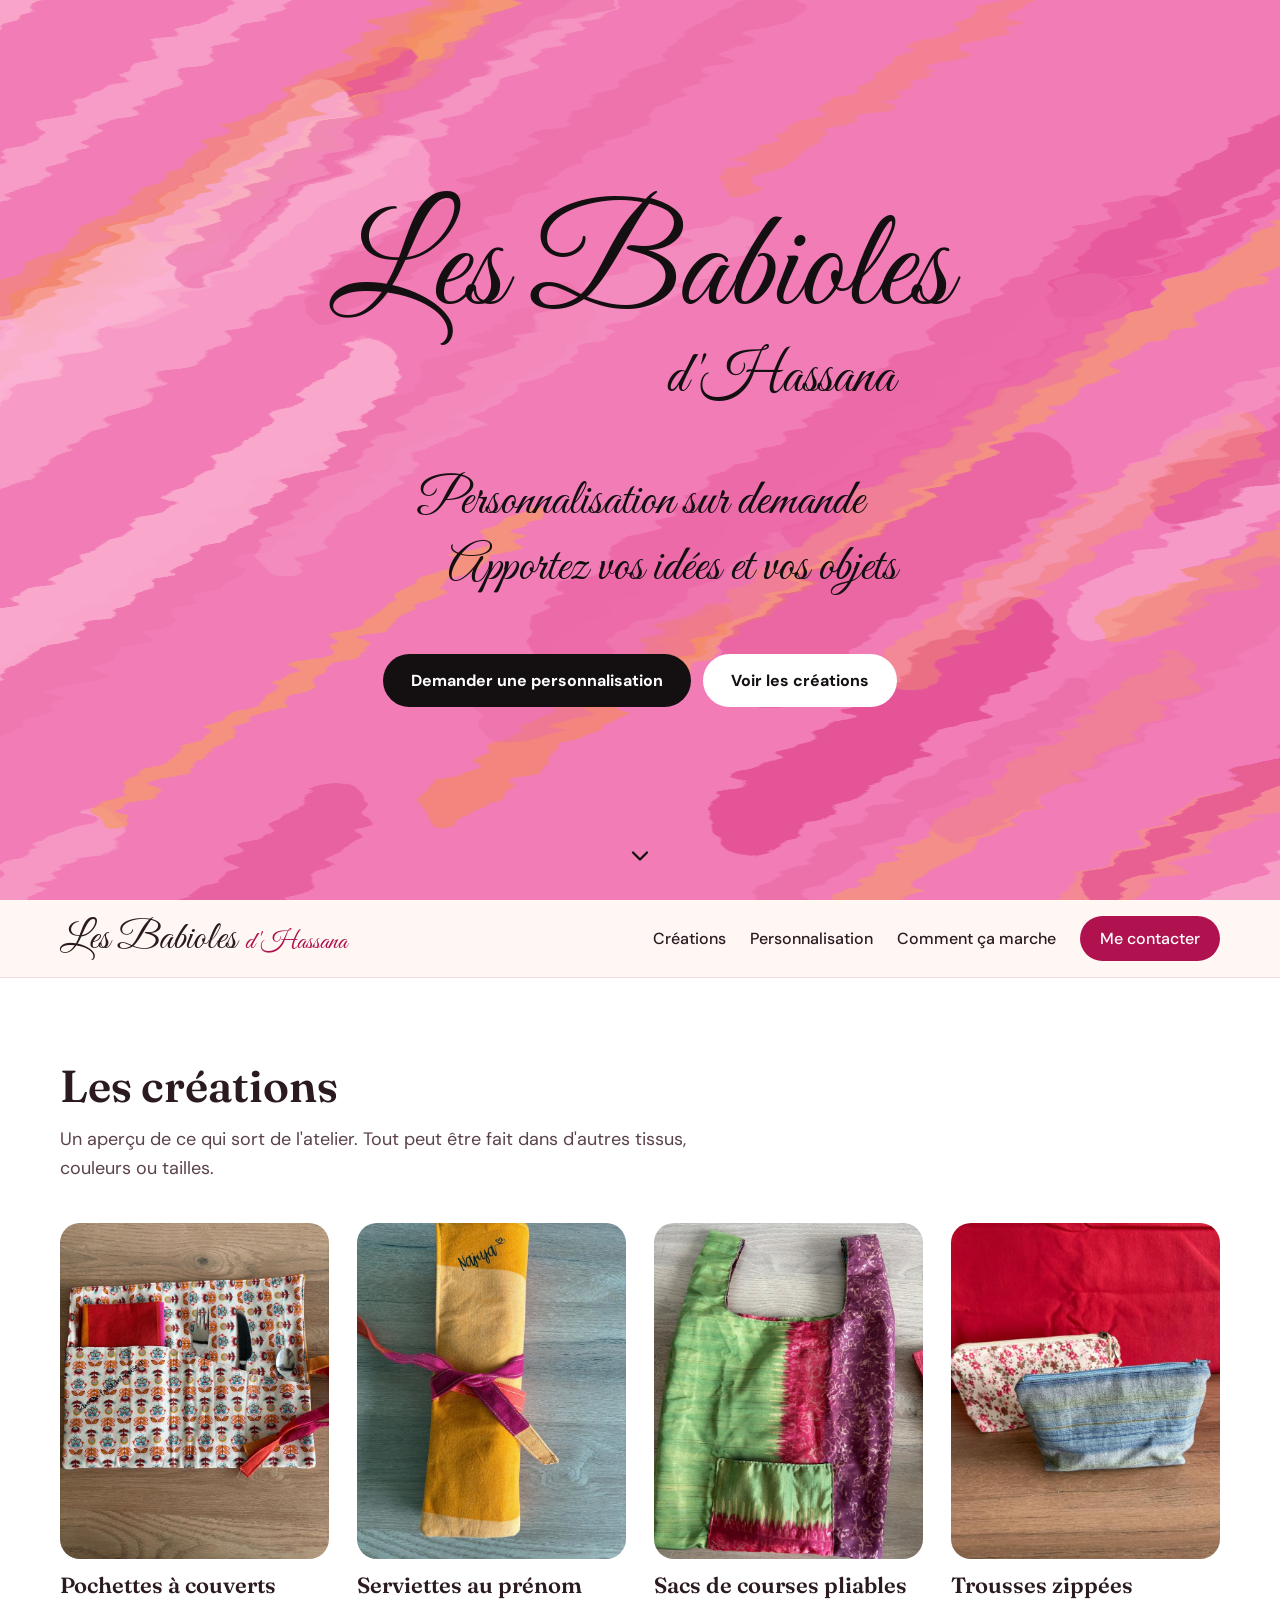
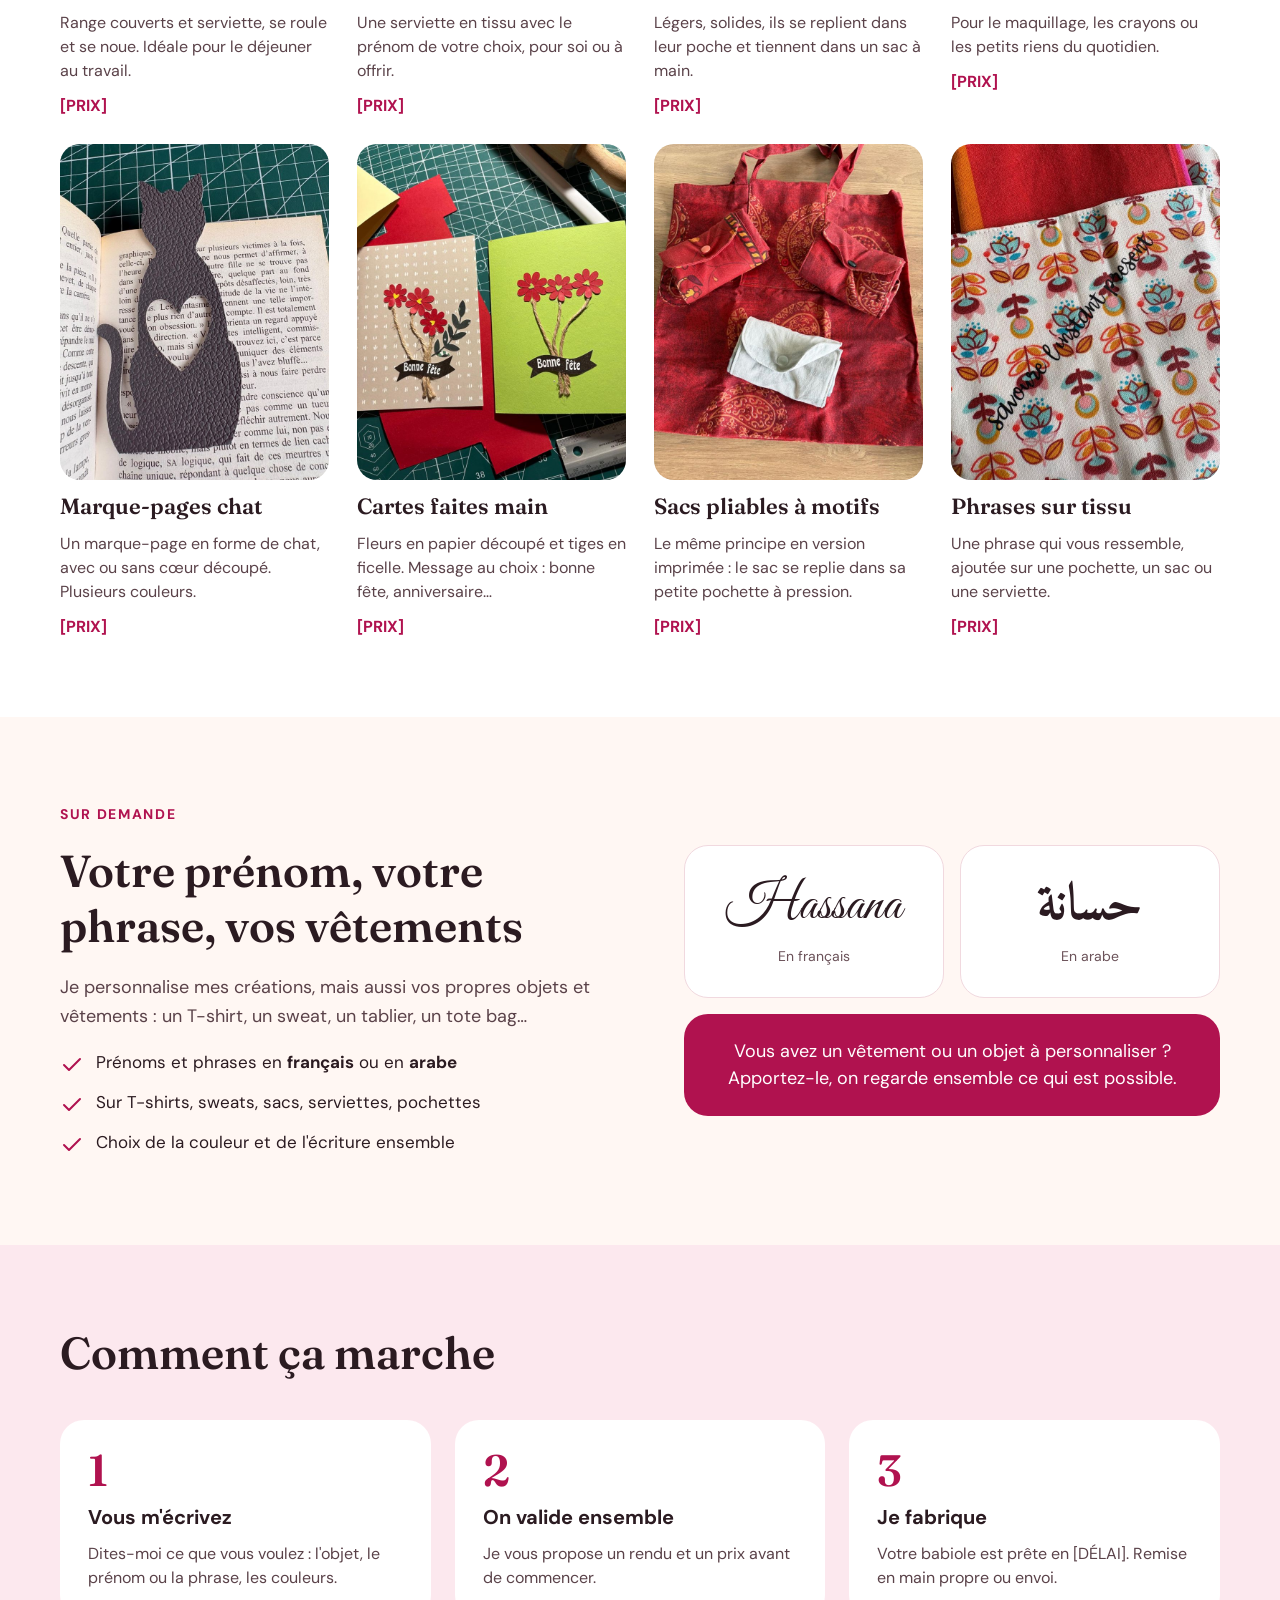
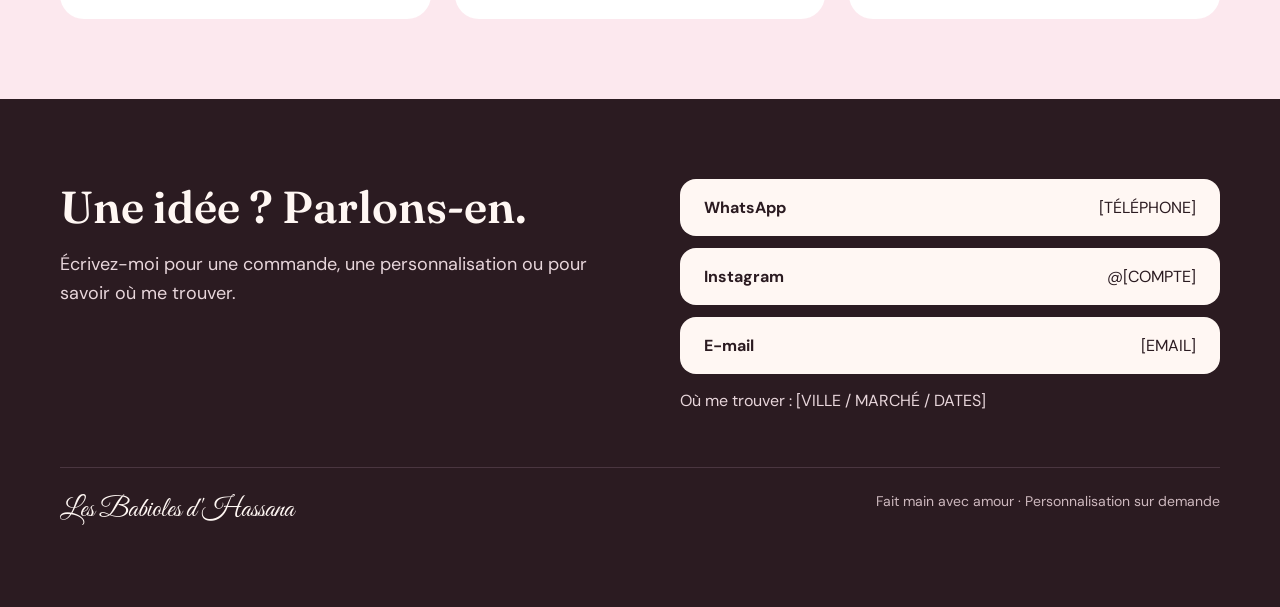
==== commit 03f94dd7: "Add files via upload" ====
--- a/index.html
+++ b/index.html
@@ -20,14 +20,44 @@
 #accueil-texte .decale{margin-left:0 !important}
 #accueil-texte .bas{margin-top:32px !important}
 #accueil svg g{filter:none}
+#creations{padding:56px 16px !important}
+#grille{grid-template-columns:repeat(2,minmax(0,1fr)) !important;gap:20px 14px !important}
+#grille article{gap:6px !important}
+#grille img{aspect-ratio:1/1 !important;border-radius:14px !important}
+#grille h3{font-size:16px !important;line-height:1.2}
+#grille p{font-size:13px !important;line-height:1.4 !important}
 }
 </style>
-<style>html{scroll-behavior:smooth}header{position:sticky;top:0;z-index:10}</style>
+<style>
+html{scroll-behavior:smooth}
+#accueil{min-height:100vh;min-height:100svh;display:flex;align-items:center;justify-content:center}
+#accueil-texte{width:100%;box-sizing:border-box}
+section[id]{scroll-margin-top:72px}
+</style>
 </head>
 <body>
 <div style="font-family: 'DM Sans', system-ui, sans-serif; color: #2B1B21; background: #FFF7F3; min-height: 100vh">
 
-<header style="background: #FFF7F3; border-bottom: 1px solid #F1D9DF">
+
+
+<section id="accueil" style="position: relative; overflow: hidden; background: #F27DB6">
+<svg aria-hidden="true" viewBox="0 0 1440 760" preserveAspectRatio="xMidYMid slice" style="position: absolute; inset: 0; width: 100%; height: 100%; display: block"><defs><filter id="brosse" x="-10%" y="-10%" width="120%" height="120%"><feTurbulence type="fractalNoise" baseFrequency="0.012 0.09" numOctaves="2" seed="4"></feTurbulence><feDisplacementMap in="SourceGraphic" scale="22"></feDisplacementMap></filter></defs><rect width="1440" height="760" fill="#F27DB6"></rect><g filter="url(#brosse)"><path d="M283 271 Q512 141 728 -39" stroke="#FBB4D2" stroke-width="22" stroke-linecap="round" fill="none" opacity="0.40"></path><path d="M86 219 Q292 71 446 -31" stroke="#FBB4D2" stroke-width="31" stroke-linecap="round" fill="none" opacity="0.56"></path><path d="M102 652 Q357 463 657 266" stroke="#EC6FA9" stroke-width="48" stroke-linecap="round" fill="none" opacity="0.37"></path><path d="M-60 485 Q116 350 344 204" stroke="#FBB4D2" stroke-width="48" stroke-linecap="round" fill="none" opacity="0.76"></path><path d="M850 448 Q1053 308 1257 165" stroke="#E8559A" stroke-width="21" stroke-linecap="round" fill="none" opacity="0.66"></path><path d="M1099 522 Q1388 317 1645 143" stroke="#F7A3CB" stroke-width="37" stroke-linecap="round" fill="none" opacity="0.75"></path><path d="M734 570 Q964 387 1262 203" stroke="#F59A6B" stroke-width="34" stroke-linecap="round" fill="none" opacity="0.65"></path><path d="M-3 424 Q276 250 546 42" stroke="#F4895E" stroke-width="24" stroke-linecap="round" fill="none" opacity="0.39"></path><path d="M1173 422 Q1367 333 1507 190" stroke="#E14C91" stroke-width="44" stroke-linecap="round" fill="none" opacity="0.58"></path><path d="M553 681 Q682 599 781 523" stroke="#F4895E" stroke-width="33" stroke-linecap="round" fill="none" opacity="0.64"></path><path d="M990 860 Q1126 717 1323 628" stroke="#F59A6B" stroke-width="40" stroke-linecap="round" fill="none" opacity="0.43"></path><path d="M1083 253 Q1204 145 1379 47" stroke="#E14C91" stroke-width="38" stroke-linecap="round" fill="none" opacity="0.60"></path><path d="M200 260 Q371 156 564 7" stroke="#F4895E" stroke-width="28" stroke-linecap="round" fill="none" opacity="0.56"></path><path d="M1424 271 Q1585 158 1694 83" stroke="#F7A3CB" stroke-width="30" stroke-linecap="round" fill="none" opacity="0.36"></path><path d="M207 267 Q424 128 610 -13" stroke="#F59A6B" stroke-width="30" stroke-linecap="round" fill="none" opacity="0.83"></path><path d="M812 691 Q939 616 1037 535" stroke="#E14C91" stroke-width="65" stroke-linecap="round" fill="none" opacity="0.83"></path><path d="M417 465 Q585 312 799 199" stroke="#F7A3CB" stroke-width="39" stroke-linecap="round" fill="none" opacity="0.38"></path><path d="M312 192 Q424 95 517 50" stroke="#E8559A" stroke-width="26" stroke-linecap="round" fill="none" opacity="0.82"></path><path d="M74 451 Q264 319 513 146" stroke="#FBB4D2" stroke-width="68" stroke-linecap="round" fill="none" opacity="0.53"></path><path d="M1488 523 Q1699 388 1871 256" stroke="#E8559A" stroke-width="22" stroke-linecap="round" fill="none" opacity="0.72"></path><path d="M946 563 Q1090 437 1226 368" stroke="#F59A6B" stroke-width="41" stroke-linecap="round" fill="none" opacity="0.42"></path><path d="M651 933 Q945 742 1174 569" stroke="#F59A6B" stroke-width="33" stroke-linecap="round" fill="none" opacity="0.61"></path><path d="M101 583 Q335 469 492 312" stroke="#FBB4D2" stroke-width="51" stroke-linecap="round" fill="none" opacity="0.76"></path><path d="M1151 805 Q1408 668 1629 472" stroke="#FBB4D2" stroke-width="30" stroke-linecap="round" fill="none" opacity="0.60"></path><path d="M1122 528 Q1295 461 1399 336" stroke="#F59A6B" stroke-width="30" stroke-linecap="round" fill="none" opacity="0.57"></path><path d="M1419 442 Q1561 371 1705 243" stroke="#F7A3CB" stroke-width="30" stroke-linecap="round" fill="none" opacity="0.52"></path><path d="M798 152 Q1082 -12 1339 -224" stroke="#F4895E" stroke-width="22" stroke-linecap="round" fill="none" opacity="0.39"></path><path d="M1108 750 Q1266 644 1490 485" stroke="#E14C91" stroke-width="27" stroke-linecap="round" fill="none" opacity="0.67"></path><path d="M999 521 Q1209 333 1479 187" stroke="#F7A3CB" stroke-width="22" stroke-linecap="round" fill="none" opacity="0.44"></path><path d="M1329 795 Q1446 708 1588 615" stroke="#EC6FA9" stroke-width="61" stroke-linecap="round" fill="none" opacity="0.68"></path><path d="M-64 161 Q189 -5 499 -230" stroke="#FBB4D2" stroke-width="52" stroke-linecap="round" fill="none" opacity="0.72"></path><path d="M51 849 Q165 760 266 699" stroke="#FBB4D2" stroke-width="29" stroke-linecap="round" fill="none" opacity="0.47"></path><path d="M454 255 Q750 68 995 -121" stroke="#EC6FA9" stroke-width="36" stroke-linecap="round" fill="none" opacity="0.68"></path><path d="M1189 853 Q1311 746 1442 676" stroke="#FBB4D2" stroke-width="26" stroke-linecap="round" fill="none" opacity="0.36"></path><path d="M-293 789 Q-194 707 -24 603" stroke="#F4895E" stroke-width="26" stroke-linecap="round" fill="none" opacity="0.41"></path><path d="M655 536 Q883 381 1147 194" stroke="#E8559A" stroke-width="64" stroke-linecap="round" fill="none" opacity="0.47"></path><path d="M614 599 Q894 437 1099 262" stroke="#EC6FA9" stroke-width="65" stroke-linecap="round" fill="none" opacity="0.51"></path><path d="M59 372 Q271 258 451 99" stroke="#FBB4D2" stroke-width="60" stroke-linecap="round" fill="none" opacity="0.82"></path><path d="M1396 358 Q1595 208 1807 72" stroke="#E14C91" stroke-width="67" stroke-linecap="round" fill="none" opacity="0.57"></path><path d="M269 687 Q482 540 632 435" stroke="#F59A6B" stroke-width="17" stroke-linecap="round" fill="none" opacity="0.74"></path><path d="M989 678 Q1154 583 1247 499" stroke="#EC6FA9" stroke-width="64" stroke-linecap="round" fill="none" opacity="0.46"></path><path d="M577 942 Q825 759 1089 586" stroke="#EC6FA9" stroke-width="26" stroke-linecap="round" fill="none" opacity="0.85"></path><path d="M342 224 Q473 95 682 -13" stroke="#EC6FA9" stroke-width="36" stroke-linecap="round" fill="none" opacity="0.57"></path><path d="M823 560 Q968 455 1052 401" stroke="#E14C91" stroke-width="69" stroke-linecap="round" fill="none" opacity="0.46"></path><path d="M189 875 Q358 799 461 686" stroke="#E14C91" stroke-width="57" stroke-linecap="round" fill="none" opacity="0.56"></path><path d="M165 269 Q420 98 710 -109" stroke="#F4895E" stroke-width="29" stroke-linecap="round" fill="none" opacity="0.51"></path></g></svg>
+<div id="accueil-texte" style="position: relative; max-width: 1000px; margin: 0 auto; padding: 96px 24px 88px; display: flex; flex-direction: column; align-items: center; gap: 8px; text-align: center; color: #141012">
+<h1 style="margin: 0; font-family: 'Great Vibes', cursive; font-weight: 400; font-size: clamp(4rem, 11vw, 9rem); line-height: 1">Les Babioles</h1>
+<p class="decale" style="margin: 0 0 0 clamp(4rem, 22vw, 18rem); font-family: 'Great Vibes', cursive; font-size: clamp(2.2rem, 4.5vw, 3.6rem); line-height: 1">d'Hassana</p>
+<div class="bas" style="margin-top: 56px; display: flex; flex-direction: column; gap: 4px; font-family: 'Great Vibes', cursive; font-size: clamp(2rem, 4vw, 3.2rem); line-height: 1.2">
+<p style="margin: 0">Personnalisation sur demande</p>
+<p class="decale" style="margin: 0 0 0 clamp(1rem, 6vw, 4rem)">Apportez vos idées et vos objets</p>
+</div>
+<div class="bas" style="margin-top: 48px; display: flex; flex-wrap: wrap; justify-content: center; gap: 12px; font-family: 'DM Sans', system-ui, sans-serif">
+<a href="#contact" style="text-decoration: none; background: #141012; color: #FFFFFF; font-weight: 700; padding: 16px 28px; border-radius: 999px">Demander une personnalisation</a>
+<a href="#creations" style="text-decoration: none; background: #FFFFFF; color: #141012; font-weight: 700; padding: 16px 28px; border-radius: 999px">Voir les créations</a>
+</div>
+</div>
+<a href="#creations" aria-label="Descendre vers les créations" style="position: absolute; left: 50%; bottom: 20px; transform: translateX(-50%); width: 48px; height: 48px; display: flex; align-items: center; justify-content: center; color: #141012"><svg aria-hidden="true" width="28" height="28" viewBox="0 0 24 24" fill="none" stroke="currentColor" stroke-width="2" stroke-linecap="round" stroke-linejoin="round"><path d="m6 9 6 6 6-6"></path></svg></a>
+</section>
+
+<header style="background: #FFF7F3; border-bottom: 1px solid #F1D9DF; position: sticky; top: 0; z-index: 10">
 <div id="entete" style="max-width: 1160px; margin: 0 auto; padding: 16px 24px; display: flex; flex-wrap: wrap; align-items: center; justify-content: space-between; gap: 12px 32px">
 <a id="logo" href="#accueil" style="text-decoration: none; color: #2B1B21; display: flex; align-items: baseline; gap: 8px">
 <span style="font-family: 'Great Vibes', cursive; font-size: 40px; line-height: 1">Les Babioles</span>
@@ -42,29 +72,13 @@
 </div>
 </header>
 
-<section id="accueil" style="position: relative; overflow: hidden; background: #F27DB6">
-<svg aria-hidden="true" viewBox="0 0 1440 760" preserveAspectRatio="xMidYMid slice" style="position: absolute; inset: 0; width: 100%; height: 100%; display: block"><defs><filter id="brosse" x="-10%" y="-10%" width="120%" height="120%"><feTurbulence type="fractalNoise" baseFrequency="0.012 0.09" numOctaves="2" seed="4"></feTurbulence><feDisplacementMap in="SourceGraphic" scale="22"></feDisplacementMap></filter></defs><rect width="1440" height="760" fill="#F27DB6"></rect><g filter="url(#brosse)"><path d="M283 271 Q512 141 728 -39" stroke="#FBB4D2" stroke-width="22" stroke-linecap="round" fill="none" opacity="0.40"></path><path d="M86 219 Q292 71 446 -31" stroke="#FBB4D2" stroke-width="31" stroke-linecap="round" fill="none" opacity="0.56"></path><path d="M102 652 Q357 463 657 266" stroke="#EC6FA9" stroke-width="48" stroke-linecap="round" fill="none" opacity="0.37"></path><path d="M-60 485 Q116 350 344 204" stroke="#FBB4D2" stroke-width="48" stroke-linecap="round" fill="none" opacity="0.76"></path><path d="M850 448 Q1053 308 1257 165" stroke="#E8559A" stroke-width="21" stroke-linecap="round" fill="none" opacity="0.66"></path><path d="M1099 522 Q1388 317 1645 143" stroke="#F7A3CB" stroke-width="37" stroke-linecap="round" fill="none" opacity="0.75"></path><path d="M734 570 Q964 387 1262 203" stroke="#F59A6B" stroke-width="34" stroke-linecap="round" fill="none" opacity="0.65"></path><path d="M-3 424 Q276 250 546 42" stroke="#F4895E" stroke-width="24" stroke-linecap="round" fill="none" opacity="0.39"></path><path d="M1173 422 Q1367 333 1507 190" stroke="#E14C91" stroke-width="44" stroke-linecap="round" fill="none" opacity="0.58"></path><path d="M553 681 Q682 599 781 523" stroke="#F4895E" stroke-width="33" stroke-linecap="round" fill="none" opacity="0.64"></path><path d="M990 860 Q1126 717 1323 628" stroke="#F59A6B" stroke-width="40" stroke-linecap="round" fill="none" opacity="0.43"></path><path d="M1083 253 Q1204 145 1379 47" stroke="#E14C91" stroke-width="38" stroke-linecap="round" fill="none" opacity="0.60"></path><path d="M200 260 Q371 156 564 7" stroke="#F4895E" stroke-width="28" stroke-linecap="round" fill="none" opacity="0.56"></path><path d="M1424 271 Q1585 158 1694 83" stroke="#F7A3CB" stroke-width="30" stroke-linecap="round" fill="none" opacity="0.36"></path><path d="M207 267 Q424 128 610 -13" stroke="#F59A6B" stroke-width="30" stroke-linecap="round" fill="none" opacity="0.83"></path><path d="M812 691 Q939 616 1037 535" stroke="#E14C91" stroke-width="65" stroke-linecap="round" fill="none" opacity="0.83"></path><path d="M417 465 Q585 312 799 199" stroke="#F7A3CB" stroke-width="39" stroke-linecap="round" fill="none" opacity="0.38"></path><path d="M312 192 Q424 95 517 50" stroke="#E8559A" stroke-width="26" stroke-linecap="round" fill="none" opacity="0.82"></path><path d="M74 451 Q264 319 513 146" stroke="#FBB4D2" stroke-width="68" stroke-linecap="round" fill="none" opacity="0.53"></path><path d="M1488 523 Q1699 388 1871 256" stroke="#E8559A" stroke-width="22" stroke-linecap="round" fill="none" opacity="0.72"></path><path d="M946 563 Q1090 437 1226 368" stroke="#F59A6B" stroke-width="41" stroke-linecap="round" fill="none" opacity="0.42"></path><path d="M651 933 Q945 742 1174 569" stroke="#F59A6B" stroke-width="33" stroke-linecap="round" fill="none" opacity="0.61"></path><path d="M101 583 Q335 469 492 312" stroke="#FBB4D2" stroke-width="51" stroke-linecap="round" fill="none" opacity="0.76"></path><path d="M1151 805 Q1408 668 1629 472" stroke="#FBB4D2" stroke-width="30" stroke-linecap="round" fill="none" opacity="0.60"></path><path d="M1122 528 Q1295 461 1399 336" stroke="#F59A6B" stroke-width="30" stroke-linecap="round" fill="none" opacity="0.57"></path><path d="M1419 442 Q1561 371 1705 243" stroke="#F7A3CB" stroke-width="30" stroke-linecap="round" fill="none" opacity="0.52"></path><path d="M798 152 Q1082 -12 1339 -224" stroke="#F4895E" stroke-width="22" stroke-linecap="round" fill="none" opacity="0.39"></path><path d="M1108 750 Q1266 644 1490 485" stroke="#E14C91" stroke-width="27" stroke-linecap="round" fill="none" opacity="0.67"></path><path d="M999 521 Q1209 333 1479 187" stroke="#F7A3CB" stroke-width="22" stroke-linecap="round" fill="none" opacity="0.44"></path><path d="M1329 795 Q1446 708 1588 615" stroke="#EC6FA9" stroke-width="61" stroke-linecap="round" fill="none" opacity="0.68"></path><path d="M-64 161 Q189 -5 499 -230" stroke="#FBB4D2" stroke-width="52" stroke-linecap="round" fill="none" opacity="0.72"></path><path d="M51 849 Q165 760 266 699" stroke="#FBB4D2" stroke-width="29" stroke-linecap="round" fill="none" opacity="0.47"></path><path d="M454 255 Q750 68 995 -121" stroke="#EC6FA9" stroke-width="36" stroke-linecap="round" fill="none" opacity="0.68"></path><path d="M1189 853 Q1311 746 1442 676" stroke="#FBB4D2" stroke-width="26" stroke-linecap="round" fill="none" opacity="0.36"></path><path d="M-293 789 Q-194 707 -24 603" stroke="#F4895E" stroke-width="26" stroke-linecap="round" fill="none" opacity="0.41"></path><path d="M655 536 Q883 381 1147 194" stroke="#E8559A" stroke-width="64" stroke-linecap="round" fill="none" opacity="0.47"></path><path d="M614 599 Q894 437 1099 262" stroke="#EC6FA9" stroke-width="65" stroke-linecap="round" fill="none" opacity="0.51"></path><path d="M59 372 Q271 258 451 99" stroke="#FBB4D2" stroke-width="60" stroke-linecap="round" fill="none" opacity="0.82"></path><path d="M1396 358 Q1595 208 1807 72" stroke="#E14C91" stroke-width="67" stroke-linecap="round" fill="none" opacity="0.57"></path><path d="M269 687 Q482 540 632 435" stroke="#F59A6B" stroke-width="17" stroke-linecap="round" fill="none" opacity="0.74"></path><path d="M989 678 Q1154 583 1247 499" stroke="#EC6FA9" stroke-width="64" stroke-linecap="round" fill="none" opacity="0.46"></path><path d="M577 942 Q825 759 1089 586" stroke="#EC6FA9" stroke-width="26" stroke-linecap="round" fill="none" opacity="0.85"></path><path d="M342 224 Q473 95 682 -13" stroke="#EC6FA9" stroke-width="36" stroke-linecap="round" fill="none" opacity="0.57"></path><path d="M823 560 Q968 455 1052 401" stroke="#E14C91" stroke-width="69" stroke-linecap="round" fill="none" opacity="0.46"></path><path d="M189 875 Q358 799 461 686" stroke="#E14C91" stroke-width="57" stroke-linecap="round" fill="none" opacity="0.56"></path><path d="M165 269 Q420 98 710 -109" stroke="#F4895E" stroke-width="29" stroke-linecap="round" fill="none" opacity="0.51"></path></g></svg>
-<div id="accueil-texte" style="position: relative; max-width: 1000px; margin: 0 auto; padding: 96px 24px 88px; display: flex; flex-direction: column; align-items: center; gap: 8px; text-align: center; color: #141012">
-<h1 style="margin: 0; font-family: 'Great Vibes', cursive; font-weight: 400; font-size: clamp(4rem, 11vw, 9rem); line-height: 1">Les Babioles</h1>
-<p class="decale" style="margin: 0 0 0 clamp(4rem, 22vw, 18rem); font-family: 'Great Vibes', cursive; font-size: clamp(2.2rem, 4.5vw, 3.6rem); line-height: 1">d'Hassana</p>
-<div class="bas" style="margin-top: 56px; display: flex; flex-direction: column; gap: 4px; font-family: 'Great Vibes', cursive; font-size: clamp(2rem, 4vw, 3.2rem); line-height: 1.2">
-<p style="margin: 0">Personnalisation sur demande</p>
-<p class="decale" style="margin: 0 0 0 clamp(1rem, 6vw, 4rem)">Apportez vos idées et vos objets</p>
-</div>
-<div class="bas" style="margin-top: 48px; display: flex; flex-wrap: wrap; justify-content: center; gap: 12px; font-family: 'DM Sans', system-ui, sans-serif">
-<a href="#contact" style="text-decoration: none; background: #141012; color: #FFFFFF; font-weight: 700; padding: 16px 28px; border-radius: 999px">Demander une personnalisation</a>
-<a href="#creations" style="text-decoration: none; background: #FFFFFF; color: #141012; font-weight: 700; padding: 16px 28px; border-radius: 999px">Voir les créations</a>
-</div>
-</div>
-</section>
-
 <section id="creations" style="background: #FFFFFF; padding: 80px 24px">
 <div style="max-width: 1160px; margin: 0 auto; display: flex; flex-direction: column; gap: 40px">
 <div style="display: flex; flex-direction: column; gap: 12px; max-width: 40rem">
 <h2 style="margin: 0; font-family: 'Fraunces', Georgia, serif; font-weight: 600; font-size: clamp(2rem, 3.5vw, 2.8rem)">Les créations</h2>
 <p style="margin: 0; font-size: 18px; line-height: 1.6; color: #5A4249">Un aperçu de ce qui sort de l'atelier. Tout peut être fait dans d'autres tissus, couleurs ou tailles.</p>
 </div>
-<div style="display: grid; grid-template-columns: repeat(auto-fill, minmax(250px, 1fr)); gap: 28px">
+<div id="grille" style="display: grid; grid-template-columns: repeat(auto-fill, minmax(250px, 1fr)); gap: 28px">
 
 <article style="display: flex; flex-direction: column; gap: 12px">
 <img src="pochette-couverts.jpg" alt="Pochette à couverts ouverte avec serviette rouge, fourchette, couteau et cuillère" style="width: 100%; aspect-ratio: 4 / 5; object-fit: cover; border-radius: 20px; display: block">
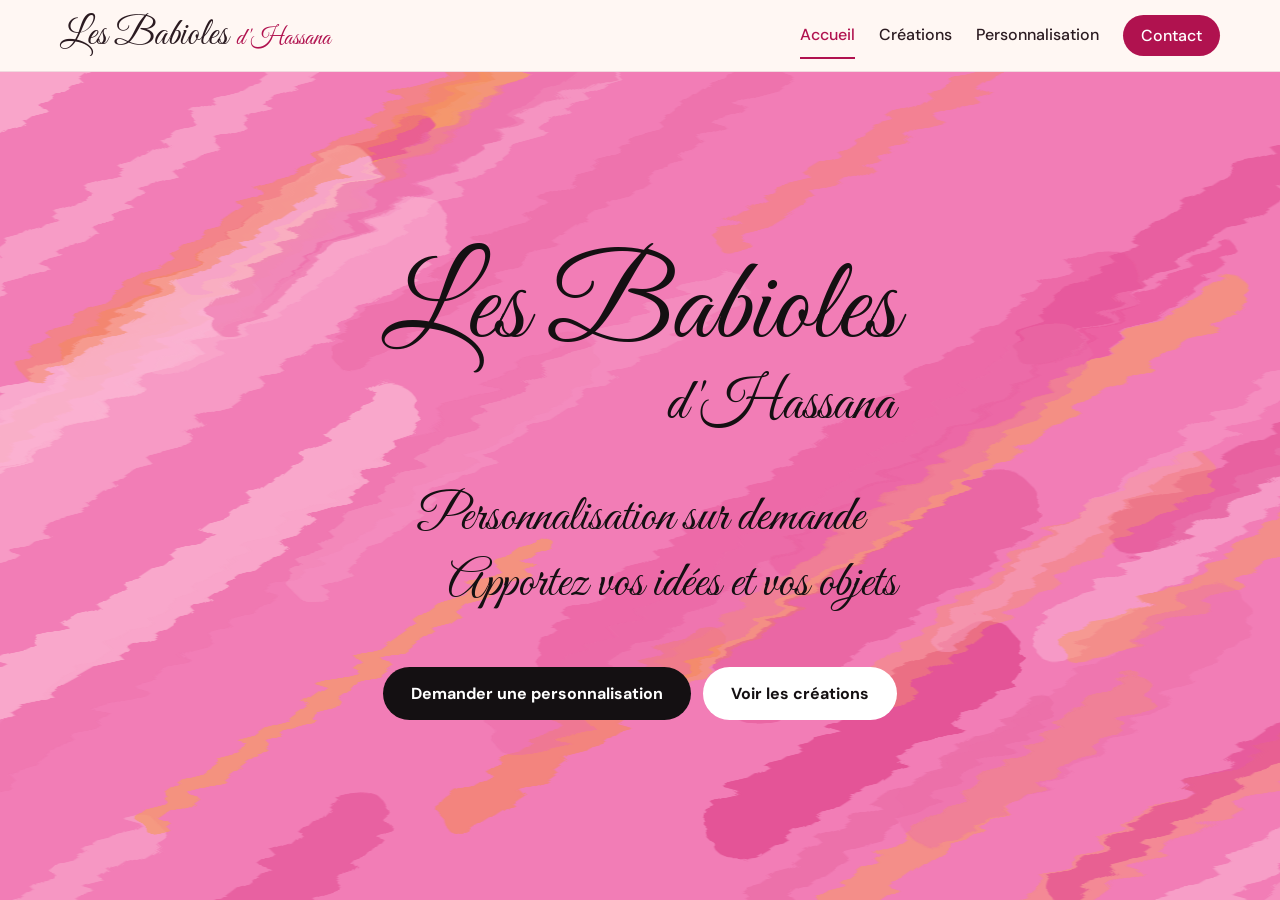
==== commit ff2c193d: "Add files via upload" ====
--- a/index.html
+++ b/index.html
@@ -4,43 +4,21 @@
 <meta charset="utf-8">
 <meta name="viewport" content="width=device-width, initial-scale=1">
 <title>Les Babioles d'Hassana – créations faites main et personnalisation</title>
-<meta name="description" content="Pochettes, sacs, trousses, marque-pages, cartes et vêtements personnalisés à la main. Prénoms en français ou en arabe. Personnalisation sur demande.">
+<meta name="description" content="Pochettes, sacs, trousses, marque-pages, cartes et vêtements personnalisés à la main. Prénoms en français ou en arabe.">
 <link rel="preconnect" href="https://fonts.googleapis.com">
 <link href="https://fonts.googleapis.com/css2?family=Great+Vibes&amp;family=Fraunces:opsz,wght@9..144,500;9..144,600&amp;family=DM+Sans:wght@400;500;700&amp;family=Amiri:wght@700&amp;display=swap" rel="stylesheet">
-<style>
-body{margin:0;background:#FFF7F3}
-a{color:#B0124F}a:hover{color:#7E0C38}
-@media (max-width: 700px){
-#entete{padding:10px 16px !important;flex-wrap:nowrap !important}
-#logo span:first-child{font-size:28px !important}
-#logo span:last-child{font-size:19px !important}
-#menu a:not(#btn-contact){display:none}
-#btn-contact{padding:10px 16px !important;font-size:14px;white-space:nowrap}
-#accueil-texte{padding:64px 20px 56px !important}
-#accueil-texte .decale{margin-left:0 !important}
-#accueil-texte .bas{margin-top:32px !important}
-#accueil svg g{filter:none}
-#creations{padding:56px 16px !important}
-#grille{grid-template-columns:repeat(2,minmax(0,1fr)) !important;gap:20px 14px !important}
-#grille article{gap:6px !important}
-#grille img{aspect-ratio:1/1 !important;border-radius:14px !important}
-#grille h3{font-size:16px !important;line-height:1.2}
-#grille p{font-size:13px !important;line-height:1.4 !important}
-}
-</style>
-<style>
-html{scroll-behavior:smooth}
-#accueil{min-height:100vh;min-height:100svh;display:flex;align-items:center;justify-content:center}
-#accueil-texte{width:100%;box-sizing:border-box}
-section[id]{scroll-margin-top:72px}
-</style>
+<link rel="stylesheet" href="style.css">
 </head>
-<body>
-<div style="font-family: 'DM Sans', system-ui, sans-serif; color: #2B1B21; background: #FFF7F3; min-height: 100vh">
-
-
-
-<section id="accueil" style="position: relative; overflow: hidden; background: #F27DB6">
+<body class="page-accueil">
+<header class="entete"><div class="entete-in">
+<a class="logo" href="index.html"><b>Les Babioles</b><i>d'Hassana</i></a>
+<nav class="menu" aria-label="Navigation principale">
+<a href="index.html" class="actif" aria-current="page">Accueil</a>
+<a href="creations.html">Créations</a>
+<a href="personnalisation.html">Personnalisation</a>
+<a href="contact.html" class="contact">Contact</a>
+</nav></div></header>
+<main style="flex:1;display:flex;min-height:0"><section id="accueil" style="width: 100%; position: relative; overflow: hidden; background: #F27DB6">
 <svg aria-hidden="true" viewBox="0 0 1440 760" preserveAspectRatio="xMidYMid slice" style="position: absolute; inset: 0; width: 100%; height: 100%; display: block"><defs><filter id="brosse" x="-10%" y="-10%" width="120%" height="120%"><feTurbulence type="fractalNoise" baseFrequency="0.012 0.09" numOctaves="2" seed="4"></feTurbulence><feDisplacementMap in="SourceGraphic" scale="22"></feDisplacementMap></filter></defs><rect width="1440" height="760" fill="#F27DB6"></rect><g filter="url(#brosse)"><path d="M283 271 Q512 141 728 -39" stroke="#FBB4D2" stroke-width="22" stroke-linecap="round" fill="none" opacity="0.40"></path><path d="M86 219 Q292 71 446 -31" stroke="#FBB4D2" stroke-width="31" stroke-linecap="round" fill="none" opacity="0.56"></path><path d="M102 652 Q357 463 657 266" stroke="#EC6FA9" stroke-width="48" stroke-linecap="round" fill="none" opacity="0.37"></path><path d="M-60 485 Q116 350 344 204" stroke="#FBB4D2" stroke-width="48" stroke-linecap="round" fill="none" opacity="0.76"></path><path d="M850 448 Q1053 308 1257 165" stroke="#E8559A" stroke-width="21" stroke-linecap="round" fill="none" opacity="0.66"></path><path d="M1099 522 Q1388 317 1645 143" stroke="#F7A3CB" stroke-width="37" stroke-linecap="round" fill="none" opacity="0.75"></path><path d="M734 570 Q964 387 1262 203" stroke="#F59A6B" stroke-width="34" stroke-linecap="round" fill="none" opacity="0.65"></path><path d="M-3 424 Q276 250 546 42" stroke="#F4895E" stroke-width="24" stroke-linecap="round" fill="none" opacity="0.39"></path><path d="M1173 422 Q1367 333 1507 190" stroke="#E14C91" stroke-width="44" stroke-linecap="round" fill="none" opacity="0.58"></path><path d="M553 681 Q682 599 781 523" stroke="#F4895E" stroke-width="33" stroke-linecap="round" fill="none" opacity="0.64"></path><path d="M990 860 Q1126 717 1323 628" stroke="#F59A6B" stroke-width="40" stroke-linecap="round" fill="none" opacity="0.43"></path><path d="M1083 253 Q1204 145 1379 47" stroke="#E14C91" stroke-width="38" stroke-linecap="round" fill="none" opacity="0.60"></path><path d="M200 260 Q371 156 564 7" stroke="#F4895E" stroke-width="28" stroke-linecap="round" fill="none" opacity="0.56"></path><path d="M1424 271 Q1585 158 1694 83" stroke="#F7A3CB" stroke-width="30" stroke-linecap="round" fill="none" opacity="0.36"></path><path d="M207 267 Q424 128 610 -13" stroke="#F59A6B" stroke-width="30" stroke-linecap="round" fill="none" opacity="0.83"></path><path d="M812 691 Q939 616 1037 535" stroke="#E14C91" stroke-width="65" stroke-linecap="round" fill="none" opacity="0.83"></path><path d="M417 465 Q585 312 799 199" stroke="#F7A3CB" stroke-width="39" stroke-linecap="round" fill="none" opacity="0.38"></path><path d="M312 192 Q424 95 517 50" stroke="#E8559A" stroke-width="26" stroke-linecap="round" fill="none" opacity="0.82"></path><path d="M74 451 Q264 319 513 146" stroke="#FBB4D2" stroke-width="68" stroke-linecap="round" fill="none" opacity="0.53"></path><path d="M1488 523 Q1699 388 1871 256" stroke="#E8559A" stroke-width="22" stroke-linecap="round" fill="none" opacity="0.72"></path><path d="M946 563 Q1090 437 1226 368" stroke="#F59A6B" stroke-width="41" stroke-linecap="round" fill="none" opacity="0.42"></path><path d="M651 933 Q945 742 1174 569" stroke="#F59A6B" stroke-width="33" stroke-linecap="round" fill="none" opacity="0.61"></path><path d="M101 583 Q335 469 492 312" stroke="#FBB4D2" stroke-width="51" stroke-linecap="round" fill="none" opacity="0.76"></path><path d="M1151 805 Q1408 668 1629 472" stroke="#FBB4D2" stroke-width="30" stroke-linecap="round" fill="none" opacity="0.60"></path><path d="M1122 528 Q1295 461 1399 336" stroke="#F59A6B" stroke-width="30" stroke-linecap="round" fill="none" opacity="0.57"></path><path d="M1419 442 Q1561 371 1705 243" stroke="#F7A3CB" stroke-width="30" stroke-linecap="round" fill="none" opacity="0.52"></path><path d="M798 152 Q1082 -12 1339 -224" stroke="#F4895E" stroke-width="22" stroke-linecap="round" fill="none" opacity="0.39"></path><path d="M1108 750 Q1266 644 1490 485" stroke="#E14C91" stroke-width="27" stroke-linecap="round" fill="none" opacity="0.67"></path><path d="M999 521 Q1209 333 1479 187" stroke="#F7A3CB" stroke-width="22" stroke-linecap="round" fill="none" opacity="0.44"></path><path d="M1329 795 Q1446 708 1588 615" stroke="#EC6FA9" stroke-width="61" stroke-linecap="round" fill="none" opacity="0.68"></path><path d="M-64 161 Q189 -5 499 -230" stroke="#FBB4D2" stroke-width="52" stroke-linecap="round" fill="none" opacity="0.72"></path><path d="M51 849 Q165 760 266 699" stroke="#FBB4D2" stroke-width="29" stroke-linecap="round" fill="none" opacity="0.47"></path><path d="M454 255 Q750 68 995 -121" stroke="#EC6FA9" stroke-width="36" stroke-linecap="round" fill="none" opacity="0.68"></path><path d="M1189 853 Q1311 746 1442 676" stroke="#FBB4D2" stroke-width="26" stroke-linecap="round" fill="none" opacity="0.36"></path><path d="M-293 789 Q-194 707 -24 603" stroke="#F4895E" stroke-width="26" stroke-linecap="round" fill="none" opacity="0.41"></path><path d="M655 536 Q883 381 1147 194" stroke="#E8559A" stroke-width="64" stroke-linecap="round" fill="none" opacity="0.47"></path><path d="M614 599 Q894 437 1099 262" stroke="#EC6FA9" stroke-width="65" stroke-linecap="round" fill="none" opacity="0.51"></path><path d="M59 372 Q271 258 451 99" stroke="#FBB4D2" stroke-width="60" stroke-linecap="round" fill="none" opacity="0.82"></path><path d="M1396 358 Q1595 208 1807 72" stroke="#E14C91" stroke-width="67" stroke-linecap="round" fill="none" opacity="0.57"></path><path d="M269 687 Q482 540 632 435" stroke="#F59A6B" stroke-width="17" stroke-linecap="round" fill="none" opacity="0.74"></path><path d="M989 678 Q1154 583 1247 499" stroke="#EC6FA9" stroke-width="64" stroke-linecap="round" fill="none" opacity="0.46"></path><path d="M577 942 Q825 759 1089 586" stroke="#EC6FA9" stroke-width="26" stroke-linecap="round" fill="none" opacity="0.85"></path><path d="M342 224 Q473 95 682 -13" stroke="#EC6FA9" stroke-width="36" stroke-linecap="round" fill="none" opacity="0.57"></path><path d="M823 560 Q968 455 1052 401" stroke="#E14C91" stroke-width="69" stroke-linecap="round" fill="none" opacity="0.46"></path><path d="M189 875 Q358 799 461 686" stroke="#E14C91" stroke-width="57" stroke-linecap="round" fill="none" opacity="0.56"></path><path d="M165 269 Q420 98 710 -109" stroke="#F4895E" stroke-width="29" stroke-linecap="round" fill="none" opacity="0.51"></path></g></svg>
 <div id="accueil-texte" style="position: relative; max-width: 1000px; margin: 0 auto; padding: 96px 24px 88px; display: flex; flex-direction: column; align-items: center; gap: 8px; text-align: center; color: #141012">
 <h1 style="margin: 0; font-family: 'Great Vibes', cursive; font-weight: 400; font-size: clamp(4rem, 11vw, 9rem); line-height: 1">Les Babioles</h1>
@@ -50,164 +28,10 @@
 <p class="decale" style="margin: 0 0 0 clamp(1rem, 6vw, 4rem)">Apportez vos idées et vos objets</p>
 </div>
 <div class="bas" style="margin-top: 48px; display: flex; flex-wrap: wrap; justify-content: center; gap: 12px; font-family: 'DM Sans', system-ui, sans-serif">
-<a href="#contact" style="text-decoration: none; background: #141012; color: #FFFFFF; font-weight: 700; padding: 16px 28px; border-radius: 999px">Demander une personnalisation</a>
-<a href="#creations" style="text-decoration: none; background: #FFFFFF; color: #141012; font-weight: 700; padding: 16px 28px; border-radius: 999px">Voir les créations</a>
+<a href="personnalisation.html" style="text-decoration: none; background: #141012; color: #FFFFFF; font-weight: 700; padding: 16px 28px; border-radius: 999px">Demander une personnalisation</a>
+<a href="creations.html" style="text-decoration: none; background: #FFFFFF; color: #141012; font-weight: 700; padding: 16px 28px; border-radius: 999px">Voir les créations</a>
 </div>
 </div>
-<a href="#creations" aria-label="Descendre vers les créations" style="position: absolute; left: 50%; bottom: 20px; transform: translateX(-50%); width: 48px; height: 48px; display: flex; align-items: center; justify-content: center; color: #141012"><svg aria-hidden="true" width="28" height="28" viewBox="0 0 24 24" fill="none" stroke="currentColor" stroke-width="2" stroke-linecap="round" stroke-linejoin="round"><path d="m6 9 6 6 6-6"></path></svg></a>
-</section>
-
-<header style="background: #FFF7F3; border-bottom: 1px solid #F1D9DF; position: sticky; top: 0; z-index: 10">
-<div id="entete" style="max-width: 1160px; margin: 0 auto; padding: 16px 24px; display: flex; flex-wrap: wrap; align-items: center; justify-content: space-between; gap: 12px 32px">
-<a id="logo" href="#accueil" style="text-decoration: none; color: #2B1B21; display: flex; align-items: baseline; gap: 8px">
-<span style="font-family: 'Great Vibes', cursive; font-size: 40px; line-height: 1">Les Babioles</span>
-<span style="font-family: 'Great Vibes', cursive; font-size: 26px; color: #B0124F">d'Hassana</span>
-</a>
-<nav id="menu" aria-label="Navigation principale" style="display: flex; flex-wrap: wrap; gap: 4px 24px; font-size: 16px; font-weight: 500">
-<a href="#creations" style="color: #2B1B21; text-decoration: none; padding: 12px 0">Créations</a>
-<a href="#personnalisation" style="color: #2B1B21; text-decoration: none; padding: 12px 0">Personnalisation</a>
-<a href="#comment" style="color: #2B1B21; text-decoration: none; padding: 12px 0">Comment ça marche</a>
-<a id="btn-contact" href="#contact" style="color: #FFFFFF; background: #B0124F; text-decoration: none; padding: 12px 20px; border-radius: 999px">Me contacter</a>
-</nav>
-</div>
-</header>
-
-<section id="creations" style="background: #FFFFFF; padding: 80px 24px">
-<div style="max-width: 1160px; margin: 0 auto; display: flex; flex-direction: column; gap: 40px">
-<div style="display: flex; flex-direction: column; gap: 12px; max-width: 40rem">
-<h2 style="margin: 0; font-family: 'Fraunces', Georgia, serif; font-weight: 600; font-size: clamp(2rem, 3.5vw, 2.8rem)">Les créations</h2>
-<p style="margin: 0; font-size: 18px; line-height: 1.6; color: #5A4249">Un aperçu de ce qui sort de l'atelier. Tout peut être fait dans d'autres tissus, couleurs ou tailles.</p>
-</div>
-<div id="grille" style="display: grid; grid-template-columns: repeat(auto-fill, minmax(250px, 1fr)); gap: 28px">
-
-<article style="display: flex; flex-direction: column; gap: 12px">
-<img src="pochette-couverts.jpg" alt="Pochette à couverts ouverte avec serviette rouge, fourchette, couteau et cuillère" style="width: 100%; aspect-ratio: 4 / 5; object-fit: cover; border-radius: 20px; display: block">
-<h3 style="margin: 0; font-family: 'Fraunces', Georgia, serif; font-size: 22px; font-weight: 600">Pochettes à couverts</h3>
-<p style="margin: 0; font-size: 16px; line-height: 1.5; color: #5A4249">Range couverts et serviette, se roule et se noue. Idéale pour le déjeuner au travail.</p>
-<p style="margin: 0; font-weight: 700; color: #B0124F">[PRIX]</p>
-</article>
-
-<article style="display: flex; flex-direction: column; gap: 12px">
-<img src="serviette-prenom.jpg" alt="Serviette roulée jaune avec le prénom Najya, nouée d'un ruban rose" style="width: 100%; aspect-ratio: 4 / 5; object-fit: cover; border-radius: 20px; display: block">
-<h3 style="margin: 0; font-family: 'Fraunces', Georgia, serif; font-size: 22px; font-weight: 600">Serviettes au prénom</h3>
-<p style="margin: 0; font-size: 16px; line-height: 1.5; color: #5A4249">Une serviette en tissu avec le prénom de votre choix, pour soi ou à offrir.</p>
-<p style="margin: 0; font-weight: 700; color: #B0124F">[PRIX]</p>
-</article>
-
-<article style="display: flex; flex-direction: column; gap: 12px">
-<img src="sac-courses.jpg" alt="Sac de courses en tissu vert, rose et violet avec une poche" style="width: 100%; aspect-ratio: 4 / 5; object-fit: cover; border-radius: 20px; display: block">
-<h3 style="margin: 0; font-family: 'Fraunces', Georgia, serif; font-size: 22px; font-weight: 600">Sacs de courses pliables</h3>
-<p style="margin: 0; font-size: 16px; line-height: 1.5; color: #5A4249">Légers, solides, ils se replient dans leur poche et tiennent dans un sac à main.</p>
-<p style="margin: 0; font-weight: 700; color: #B0124F">[PRIX]</p>
-</article>
-
-<article style="display: flex; flex-direction: column; gap: 12px">
-<img src="trousses.jpg" alt="Deux trousses zippées, une à fleurs roses et une en tissu bleu rayé" style="width: 100%; aspect-ratio: 4 / 5; object-fit: cover; border-radius: 20px; display: block">
-<h3 style="margin: 0; font-family: 'Fraunces', Georgia, serif; font-size: 22px; font-weight: 600">Trousses zippées</h3>
-<p style="margin: 0; font-size: 16px; line-height: 1.5; color: #5A4249">Pour le maquillage, les crayons ou les petits riens du quotidien.</p>
-<p style="margin: 0; font-weight: 700; color: #B0124F">[PRIX]</p>
-</article>
-
-<article style="display: flex; flex-direction: column; gap: 12px">
-<img src="marque-page-chat.jpg" alt="Marque-page en forme de chat avec un cœur découpé, posé dans un livre" style="width: 100%; aspect-ratio: 4 / 5; object-fit: cover; border-radius: 20px; display: block">
-<h3 style="margin: 0; font-family: 'Fraunces', Georgia, serif; font-size: 22px; font-weight: 600">Marque-pages chat</h3>
-<p style="margin: 0; font-size: 16px; line-height: 1.5; color: #5A4249">Un marque-page en forme de chat, avec ou sans cœur découpé. Plusieurs couleurs.</p>
-<p style="margin: 0; font-weight: 700; color: #B0124F">[PRIX]</p>
-</article>
-
-<article style="display: flex; flex-direction: column; gap: 12px">
-<img src="cartes.jpg" alt="Deux cartes Bonne fête avec fleurs rouges en papier et tiges en ficelle" style="width: 100%; aspect-ratio: 4 / 5; object-fit: cover; border-radius: 20px; display: block">
-<h3 style="margin: 0; font-family: 'Fraunces', Georgia, serif; font-size: 22px; font-weight: 600">Cartes faites main</h3>
-<p style="margin: 0; font-size: 16px; line-height: 1.5; color: #5A4249">Fleurs en papier découpé et tiges en ficelle. Message au choix : bonne fête, anniversaire…</p>
-<p style="margin: 0; font-weight: 700; color: #B0124F">[PRIX]</p>
-</article>
-
-<article style="display: flex; flex-direction: column; gap: 12px">
-<img src="sac-rouge.jpg" alt="Sac pliable en tissu rouge à motifs, avec ses pochettes de rangement à pression" style="width: 100%; aspect-ratio: 4 / 5; object-fit: cover; border-radius: 20px; display: block">
-<h3 style="margin: 0; font-family: 'Fraunces', Georgia, serif; font-size: 22px; font-weight: 600">Sacs pliables à motifs</h3>
-<p style="margin: 0; font-size: 16px; line-height: 1.5; color: #5A4249">Le même principe en version imprimée : le sac se replie dans sa petite pochette à pression.</p>
-<p style="margin: 0; font-weight: 700; color: #B0124F">[PRIX]</p>
-</article>
-
-<article style="display: flex; flex-direction: column; gap: 12px">
-<img src="phrase-tissu.jpg" alt="Gros plan sur un tissu à fleurs avec l'inscription savoure l'instant présent" style="width: 100%; aspect-ratio: 4 / 5; object-fit: cover; border-radius: 20px; display: block">
-<h3 style="margin: 0; font-family: 'Fraunces', Georgia, serif; font-size: 22px; font-weight: 600">Phrases sur tissu</h3>
-<p style="margin: 0; font-size: 16px; line-height: 1.5; color: #5A4249">Une phrase qui vous ressemble, ajoutée sur une pochette, un sac ou une serviette.</p>
-<p style="margin: 0; font-weight: 700; color: #B0124F">[PRIX]</p>
-</article>
-
-</div>
-</div>
-</section>
-
-<section id="personnalisation" style="padding: 88px 24px">
-<div style="max-width: 1160px; margin: 0 auto; display: flex; flex-wrap: wrap; gap: 48px; align-items: center">
-<div style="flex: 1 1 420px; min-width: 0; display: flex; flex-direction: column; gap: 20px">
-<p style="margin: 0; font-size: 14px; font-weight: 700; letter-spacing: 0.12em; text-transform: uppercase; color: #B0124F">Sur demande</p>
-<h2 style="margin: 0; font-family: 'Fraunces', Georgia, serif; font-weight: 600; font-size: clamp(2rem, 3.5vw, 2.8rem)">Votre prénom, votre phrase, vos vêtements</h2>
-<p style="margin: 0; font-size: 18px; line-height: 1.6; color: #5A4249">Je personnalise mes créations, mais aussi vos propres objets et vêtements : un T-shirt, un sweat, un tablier, un tote bag…</p>
-<div style="display: flex; flex-direction: column; gap: 14px; font-size: 17px">
-<div style="display: flex; gap: 12px; align-items: flex-start"><svg aria-hidden="true" width="24" height="24" viewBox="0 0 24 24" fill="none" stroke="#B0124F" stroke-width="2" stroke-linecap="round" stroke-linejoin="round" style="flex: none; margin-top: 2px"><path d="M20 6 9 17l-5-5"></path></svg><span>Prénoms et phrases en <strong>français</strong> ou en <strong>arabe</strong></span></div>
-<div style="display: flex; gap: 12px; align-items: flex-start"><svg aria-hidden="true" width="24" height="24" viewBox="0 0 24 24" fill="none" stroke="#B0124F" stroke-width="2" stroke-linecap="round" stroke-linejoin="round" style="flex: none; margin-top: 2px"><path d="M20 6 9 17l-5-5"></path></svg><span>Sur T-shirts, sweats, sacs, serviettes, pochettes</span></div>
-<div style="display: flex; gap: 12px; align-items: flex-start"><svg aria-hidden="true" width="24" height="24" viewBox="0 0 24 24" fill="none" stroke="#B0124F" stroke-width="2" stroke-linecap="round" stroke-linejoin="round" style="flex: none; margin-top: 2px"><path d="M20 6 9 17l-5-5"></path></svg><span>Choix de la couleur et de l'écriture ensemble</span></div>
-</div>
-</div>
-<div style="flex: 1 1 380px; min-width: 0; display: grid; grid-template-columns: repeat(2, minmax(0, 1fr)); gap: 16px">
-<div style="background: #FFFFFF; border-radius: 24px; padding: 32px 20px; display: flex; flex-direction: column; align-items: center; gap: 12px; text-align: center; border: 1px solid #F1D9DF">
-<span style="font-family: 'Great Vibes', cursive; font-size: 52px; line-height: 1.1; color: #2B1B21">Hassana</span>
-<span style="font-size: 14px; color: #6B5259">En français</span>
-</div>
-<div style="background: #FFFFFF; border-radius: 24px; padding: 32px 20px; display: flex; flex-direction: column; align-items: center; gap: 12px; text-align: center; border: 1px solid #F1D9DF">
-<span lang="ar" dir="rtl" style="font-family: 'Amiri', serif; font-weight: 700; font-size: 52px; line-height: 1.1; color: #2B1B21">حسانة</span>
-<span style="font-size: 14px; color: #6B5259">En arabe</span>
-</div>
-<div style="grid-column: span 2; background: #B0124F; color: #FFFFFF; border-radius: 24px; padding: 24px; font-size: 18px; line-height: 1.5; text-align: center">Vous avez un vêtement ou un objet à personnaliser ? Apportez-le, on regarde ensemble ce qui est possible.</div>
-</div>
-</div>
-</section>
-
-<section id="comment" style="background: #FCE8EE; padding: 80px 24px">
-<div style="max-width: 1160px; margin: 0 auto; display: flex; flex-direction: column; gap: 40px">
-<h2 style="margin: 0; font-family: 'Fraunces', Georgia, serif; font-weight: 600; font-size: clamp(2rem, 3.5vw, 2.8rem)">Comment ça marche</h2>
-<div style="display: grid; grid-template-columns: repeat(auto-fit, minmax(240px, 1fr)); gap: 24px">
-<div style="background: #FFFFFF; border-radius: 24px; padding: 28px; display: flex; flex-direction: column; gap: 12px">
-<span style="font-family: 'Fraunces', Georgia, serif; font-size: 44px; font-weight: 600; color: #B0124F; line-height: 1">1</span>
-<h3 style="margin: 0; font-size: 20px">Vous m'écrivez</h3>
-<p style="margin: 0; font-size: 16px; line-height: 1.55; color: #5A4249">Dites-moi ce que vous voulez : l'objet, le prénom ou la phrase, les couleurs.</p>
-</div>
-<div style="background: #FFFFFF; border-radius: 24px; padding: 28px; display: flex; flex-direction: column; gap: 12px">
-<span style="font-family: 'Fraunces', Georgia, serif; font-size: 44px; font-weight: 600; color: #B0124F; line-height: 1">2</span>
-<h3 style="margin: 0; font-size: 20px">On valide ensemble</h3>
-<p style="margin: 0; font-size: 16px; line-height: 1.55; color: #5A4249">Je vous propose un rendu et un prix avant de commencer.</p>
-</div>
-<div style="background: #FFFFFF; border-radius: 24px; padding: 28px; display: flex; flex-direction: column; gap: 12px">
-<span style="font-family: 'Fraunces', Georgia, serif; font-size: 44px; font-weight: 600; color: #B0124F; line-height: 1">3</span>
-<h3 style="margin: 0; font-size: 20px">Je fabrique</h3>
-<p style="margin: 0; font-size: 16px; line-height: 1.55; color: #5A4249">Votre babiole est prête en [DÉLAI]. Remise en main propre ou envoi.</p>
-</div>
-</div>
-</div>
-</section>
-
-<section id="contact" style="background: #2B1B21; color: #FFF7F3; padding: 80px 24px">
-<div style="max-width: 1160px; margin: 0 auto; display: flex; flex-wrap: wrap; gap: 40px; justify-content: space-between; align-items: flex-start">
-<div style="flex: 1 1 380px; min-width: 0; display: flex; flex-direction: column; gap: 16px">
-<h2 style="margin: 0; font-family: 'Fraunces', Georgia, serif; font-weight: 600; font-size: clamp(2rem, 3.5vw, 2.8rem)">Une idée ? Parlons-en.</h2>
-<p style="margin: 0; font-size: 18px; line-height: 1.6; color: #E8D6DB">Écrivez-moi pour une commande, une personnalisation ou pour savoir où me trouver.</p>
-</div>
-<div style="flex: 1 1 340px; min-width: 0; display: flex; flex-direction: column; gap: 12px">
-<a href="https://wa.me/[NUMERO]" style="text-decoration: none; background: #FFF7F3; color: #2B1B21; font-weight: 700; padding: 18px 24px; border-radius: 16px; display: flex; justify-content: space-between; align-items: center">WhatsApp<span style="font-weight: 400">[TÉLÉPHONE]</span></a>
-<a href="https://instagram.com/[COMPTE]" style="text-decoration: none; background: #FFF7F3; color: #2B1B21; font-weight: 700; padding: 18px 24px; border-radius: 16px; display: flex; justify-content: space-between; align-items: center">Instagram<span style="font-weight: 400">@[COMPTE]</span></a>
-<a href="mailto:[EMAIL]" style="text-decoration: none; background: #FFF7F3; color: #2B1B21; font-weight: 700; padding: 18px 24px; border-radius: 16px; display: flex; justify-content: space-between; align-items: center">E-mail<span style="font-weight: 400">[EMAIL]</span></a>
-<p style="margin: 4px 0 0; font-size: 16px; color: #E8D6DB">Où me trouver : [VILLE / MARCHÉ / DATES]</p>
-</div>
-</div>
-<div style="max-width: 1160px; margin: 56px auto 0; padding-top: 24px; border-top: 1px solid #4A3640; display: flex; flex-wrap: wrap; justify-content: space-between; gap: 12px; font-size: 14px; color: #CDB8BE">
-<span style="font-family: 'Great Vibes', cursive; font-size: 28px; color: #FFF7F3">Les Babioles d'Hassana</span>
-<span>Fait main avec amour · Personnalisation sur demande</span>
-</div>
-</section>
-
-</div>
+</section></main>
 </body>
 </html>
--- a/style.css
+++ b/style.css
@@ -0,0 +1,37 @@
+body{margin:0;background:#FFF7F3;font-family:'DM Sans',system-ui,sans-serif;color:#2B1B21}
+a{color:#B0124F}a:hover{color:#7E0C38}
+.entete{background:#FFF7F3;border-bottom:1px solid #F1D9DF;position:sticky;top:0;z-index:10}
+.entete-in{max-width:1160px;margin:0 auto;padding:12px 24px;display:flex;flex-wrap:wrap;align-items:center;justify-content:space-between;gap:4px 32px}
+.logo{text-decoration:none;color:#2B1B21;display:flex;align-items:baseline;gap:8px;white-space:nowrap}
+.logo b{font-family:'Great Vibes',cursive;font-weight:400;font-size:38px;line-height:1}
+.logo i{font-family:'Great Vibes',cursive;font-style:normal;font-size:24px;color:#B0124F}
+.menu{display:flex;flex-wrap:wrap;align-items:center;gap:0 24px;font-size:16px;font-weight:500}
+.menu a{color:#2B1B21;text-decoration:none;padding:12px 0;border-bottom:2px solid transparent}
+.menu a.actif{border-bottom-color:#B0124F;color:#B0124F}
+.menu a.contact{color:#fff;background:#B0124F;padding:10px 18px;border-radius:999px;border:0}
+.menu a.contact.actif{background:#7E0C38}
+body.page-accueil{height:100vh;height:100svh;overflow:hidden;display:flex;flex-direction:column}
+body.page-accueil #accueil{flex:1;min-height:0;display:flex;align-items:center;justify-content:center}
+body.page-accueil #accueil-texte{width:100%;box-sizing:border-box;padding:24px !important}
+body.page-accueil #accueil h1{font-size:clamp(3.4rem,min(11vw,13vh),9rem) !important}
+body.page-accueil #accueil .bas{margin-top:clamp(16px,5vh,56px) !important}
+.page-main{min-height:calc(100vh - 70px)}
+.appel{text-align:center;padding:48px 24px 64px;background:#FCE8EE}
+.appel a{display:inline-block;text-decoration:none;background:#B0124F;color:#fff;font-weight:700;padding:16px 28px;border-radius:999px}
+@media (max-width:700px){
+.entete-in{padding:10px 16px;justify-content:center}
+.logo b{font-size:30px}.logo i{font-size:20px}
+.menu{width:100%;justify-content:center;flex-wrap:nowrap;gap:0 14px;font-size:14px}
+.menu a{padding:10px 0}
+.menu a.contact{padding:7px 12px}
+#accueil-texte .decale{margin-left:0 !important}
+#accueil svg g{filter:none}
+#creations{padding:40px 16px !important}
+#grille{grid-template-columns:repeat(2,minmax(0,1fr)) !important;gap:20px 14px !important}
+#grille article{gap:6px !important}
+#grille img{aspect-ratio:1/1 !important;border-radius:14px !important}
+#grille h3{font-size:16px !important;line-height:1.2}
+#grille p{font-size:13px !important;line-height:1.4 !important}
+#personnalisation,#comment{padding:48px 16px !important}
+#contact{padding:56px 16px !important}
+}
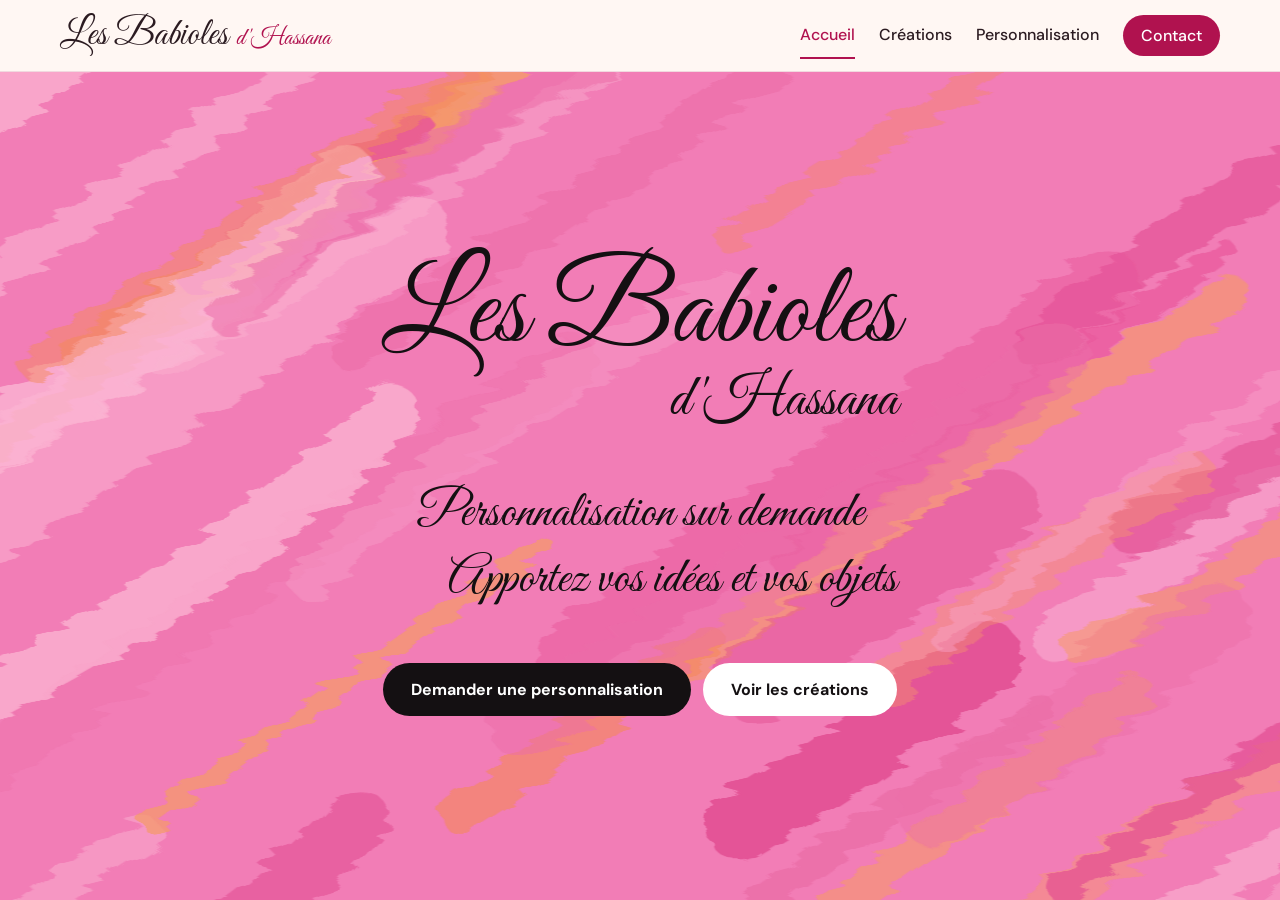
==== commit b3d6e7a2: "Add files via upload" ====
--- a/index.html
+++ b/index.html
@@ -21,8 +21,8 @@
 <main style="flex:1;display:flex;min-height:0"><section id="accueil" style="width: 100%; position: relative; overflow: hidden; background: #F27DB6">
 <svg aria-hidden="true" viewBox="0 0 1440 760" preserveAspectRatio="xMidYMid slice" style="position: absolute; inset: 0; width: 100%; height: 100%; display: block"><defs><filter id="brosse" x="-10%" y="-10%" width="120%" height="120%"><feTurbulence type="fractalNoise" baseFrequency="0.012 0.09" numOctaves="2" seed="4"></feTurbulence><feDisplacementMap in="SourceGraphic" scale="22"></feDisplacementMap></filter></defs><rect width="1440" height="760" fill="#F27DB6"></rect><g filter="url(#brosse)"><path d="M283 271 Q512 141 728 -39" stroke="#FBB4D2" stroke-width="22" stroke-linecap="round" fill="none" opacity="0.40"></path><path d="M86 219 Q292 71 446 -31" stroke="#FBB4D2" stroke-width="31" stroke-linecap="round" fill="none" opacity="0.56"></path><path d="M102 652 Q357 463 657 266" stroke="#EC6FA9" stroke-width="48" stroke-linecap="round" fill="none" opacity="0.37"></path><path d="M-60 485 Q116 350 344 204" stroke="#FBB4D2" stroke-width="48" stroke-linecap="round" fill="none" opacity="0.76"></path><path d="M850 448 Q1053 308 1257 165" stroke="#E8559A" stroke-width="21" stroke-linecap="round" fill="none" opacity="0.66"></path><path d="M1099 522 Q1388 317 1645 143" stroke="#F7A3CB" stroke-width="37" stroke-linecap="round" fill="none" opacity="0.75"></path><path d="M734 570 Q964 387 1262 203" stroke="#F59A6B" stroke-width="34" stroke-linecap="round" fill="none" opacity="0.65"></path><path d="M-3 424 Q276 250 546 42" stroke="#F4895E" stroke-width="24" stroke-linecap="round" fill="none" opacity="0.39"></path><path d="M1173 422 Q1367 333 1507 190" stroke="#E14C91" stroke-width="44" stroke-linecap="round" fill="none" opacity="0.58"></path><path d="M553 681 Q682 599 781 523" stroke="#F4895E" stroke-width="33" stroke-linecap="round" fill="none" opacity="0.64"></path><path d="M990 860 Q1126 717 1323 628" stroke="#F59A6B" stroke-width="40" stroke-linecap="round" fill="none" opacity="0.43"></path><path d="M1083 253 Q1204 145 1379 47" stroke="#E14C91" stroke-width="38" stroke-linecap="round" fill="none" opacity="0.60"></path><path d="M200 260 Q371 156 564 7" stroke="#F4895E" stroke-width="28" stroke-linecap="round" fill="none" opacity="0.56"></path><path d="M1424 271 Q1585 158 1694 83" stroke="#F7A3CB" stroke-width="30" stroke-linecap="round" fill="none" opacity="0.36"></path><path d="M207 267 Q424 128 610 -13" stroke="#F59A6B" stroke-width="30" stroke-linecap="round" fill="none" opacity="0.83"></path><path d="M812 691 Q939 616 1037 535" stroke="#E14C91" stroke-width="65" stroke-linecap="round" fill="none" opacity="0.83"></path><path d="M417 465 Q585 312 799 199" stroke="#F7A3CB" stroke-width="39" stroke-linecap="round" fill="none" opacity="0.38"></path><path d="M312 192 Q424 95 517 50" stroke="#E8559A" stroke-width="26" stroke-linecap="round" fill="none" opacity="0.82"></path><path d="M74 451 Q264 319 513 146" stroke="#FBB4D2" stroke-width="68" stroke-linecap="round" fill="none" opacity="0.53"></path><path d="M1488 523 Q1699 388 1871 256" stroke="#E8559A" stroke-width="22" stroke-linecap="round" fill="none" opacity="0.72"></path><path d="M946 563 Q1090 437 1226 368" stroke="#F59A6B" stroke-width="41" stroke-linecap="round" fill="none" opacity="0.42"></path><path d="M651 933 Q945 742 1174 569" stroke="#F59A6B" stroke-width="33" stroke-linecap="round" fill="none" opacity="0.61"></path><path d="M101 583 Q335 469 492 312" stroke="#FBB4D2" stroke-width="51" stroke-linecap="round" fill="none" opacity="0.76"></path><path d="M1151 805 Q1408 668 1629 472" stroke="#FBB4D2" stroke-width="30" stroke-linecap="round" fill="none" opacity="0.60"></path><path d="M1122 528 Q1295 461 1399 336" stroke="#F59A6B" stroke-width="30" stroke-linecap="round" fill="none" opacity="0.57"></path><path d="M1419 442 Q1561 371 1705 243" stroke="#F7A3CB" stroke-width="30" stroke-linecap="round" fill="none" opacity="0.52"></path><path d="M798 152 Q1082 -12 1339 -224" stroke="#F4895E" stroke-width="22" stroke-linecap="round" fill="none" opacity="0.39"></path><path d="M1108 750 Q1266 644 1490 485" stroke="#E14C91" stroke-width="27" stroke-linecap="round" fill="none" opacity="0.67"></path><path d="M999 521 Q1209 333 1479 187" stroke="#F7A3CB" stroke-width="22" stroke-linecap="round" fill="none" opacity="0.44"></path><path d="M1329 795 Q1446 708 1588 615" stroke="#EC6FA9" stroke-width="61" stroke-linecap="round" fill="none" opacity="0.68"></path><path d="M-64 161 Q189 -5 499 -230" stroke="#FBB4D2" stroke-width="52" stroke-linecap="round" fill="none" opacity="0.72"></path><path d="M51 849 Q165 760 266 699" stroke="#FBB4D2" stroke-width="29" stroke-linecap="round" fill="none" opacity="0.47"></path><path d="M454 255 Q750 68 995 -121" stroke="#EC6FA9" stroke-width="36" stroke-linecap="round" fill="none" opacity="0.68"></path><path d="M1189 853 Q1311 746 1442 676" stroke="#FBB4D2" stroke-width="26" stroke-linecap="round" fill="none" opacity="0.36"></path><path d="M-293 789 Q-194 707 -24 603" stroke="#F4895E" stroke-width="26" stroke-linecap="round" fill="none" opacity="0.41"></path><path d="M655 536 Q883 381 1147 194" stroke="#E8559A" stroke-width="64" stroke-linecap="round" fill="none" opacity="0.47"></path><path d="M614 599 Q894 437 1099 262" stroke="#EC6FA9" stroke-width="65" stroke-linecap="round" fill="none" opacity="0.51"></path><path d="M59 372 Q271 258 451 99" stroke="#FBB4D2" stroke-width="60" stroke-linecap="round" fill="none" opacity="0.82"></path><path d="M1396 358 Q1595 208 1807 72" stroke="#E14C91" stroke-width="67" stroke-linecap="round" fill="none" opacity="0.57"></path><path d="M269 687 Q482 540 632 435" stroke="#F59A6B" stroke-width="17" stroke-linecap="round" fill="none" opacity="0.74"></path><path d="M989 678 Q1154 583 1247 499" stroke="#EC6FA9" stroke-width="64" stroke-linecap="round" fill="none" opacity="0.46"></path><path d="M577 942 Q825 759 1089 586" stroke="#EC6FA9" stroke-width="26" stroke-linecap="round" fill="none" opacity="0.85"></path><path d="M342 224 Q473 95 682 -13" stroke="#EC6FA9" stroke-width="36" stroke-linecap="round" fill="none" opacity="0.57"></path><path d="M823 560 Q968 455 1052 401" stroke="#E14C91" stroke-width="69" stroke-linecap="round" fill="none" opacity="0.46"></path><path d="M189 875 Q358 799 461 686" stroke="#E14C91" stroke-width="57" stroke-linecap="round" fill="none" opacity="0.56"></path><path d="M165 269 Q420 98 710 -109" stroke="#F4895E" stroke-width="29" stroke-linecap="round" fill="none" opacity="0.51"></path></g></svg>
 <div id="accueil-texte" style="position: relative; max-width: 1000px; margin: 0 auto; padding: 96px 24px 88px; display: flex; flex-direction: column; align-items: center; gap: 8px; text-align: center; color: #141012">
-<h1 style="margin: 0; font-family: 'Great Vibes', cursive; font-weight: 400; font-size: clamp(4rem, 11vw, 9rem); line-height: 1">Les Babioles</h1>
-<p class="decale" style="margin: 0 0 0 clamp(4rem, 22vw, 18rem); font-family: 'Great Vibes', cursive; font-size: clamp(2.2rem, 4.5vw, 3.6rem); line-height: 1">d'Hassana</p>
+<div class="titre" style="display: inline-flex; flex-direction: column; align-items: center"><h1 style="margin: 0; font-family: 'Great Vibes', cursive; font-weight: 400; font-size: clamp(4rem, 11vw, 9rem); line-height: 1">Les Babioles</h1>
+<p class="hassana" style="margin: 0; align-self: flex-end; font-family: 'Great Vibes', cursive; font-size: clamp(2.2rem, 4.5vw, 3.6rem); line-height: 1">d'Hassana</p></div>
 <div class="bas" style="margin-top: 56px; display: flex; flex-direction: column; gap: 4px; font-family: 'Great Vibes', cursive; font-size: clamp(2rem, 4vw, 3.2rem); line-height: 1.2">
 <p style="margin: 0">Personnalisation sur demande</p>
 <p class="decale" style="margin: 0 0 0 clamp(1rem, 6vw, 4rem)">Apportez vos idées et vos objets</p>
